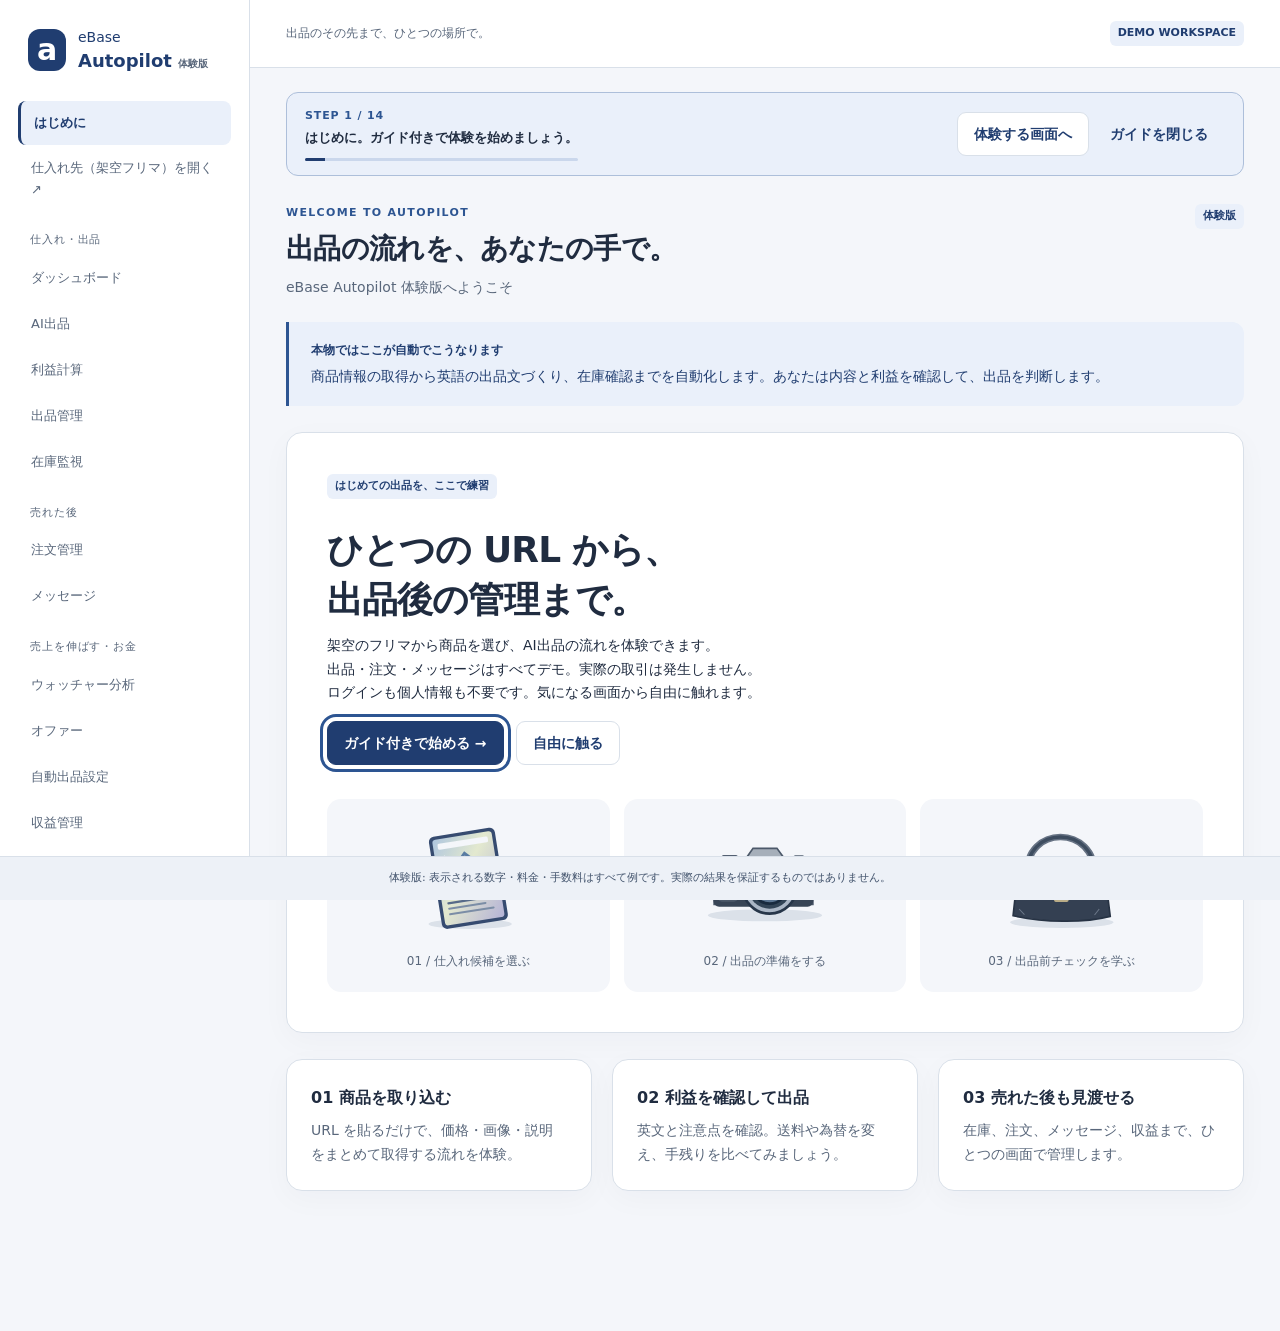
==== index.html @ bb453829 "Add eBase Autopilot demo site (static, dummy data only) Static HTML/CSS/JS trial version for the sch" ====
<!doctype html>
<html lang="ja">
<head>
  <meta charset="utf-8">
  <meta name="viewport" content="width=device-width, initial-scale=1">
<meta name="robots" content="noindex,nofollow">
  <meta name="theme-color" content="#203d70">
  <title>eBase Autopilot 体験版</title>
  <link rel="stylesheet" href="assets/css/app.css">
  <script defer src="assets/js/data.js"></script>
  <script defer src="assets/js/calc.js"></script>
  <script defer src="assets/js/core.js"></script>
  <script defer src="assets/js/guide.js"></script>
  <script defer src="assets/js/screens/welcome.js"></script>
  <script defer src="assets/js/screens/dashboard.js"></script>
  <script defer src="assets/js/screens/products.js"></script>
  <script defer src="assets/js/screens/profit.js"></script>
  <script defer src="assets/js/screens/listings.js"></script>
  <script defer src="assets/js/screens/monitor.js"></script>
  <script defer src="assets/js/screens/orders.js"></script>
  <script defer src="assets/js/screens/messages.js"></script>
  <script defer src="assets/js/screens/watchers.js"></script>
  <script defer src="assets/js/screens/offers.js"></script>
  <script defer src="assets/js/screens/auto-list.js"></script>
  <script defer src="assets/js/screens/profit-report.js"></script>
  <script defer src="assets/js/screens/shipping.js"></script>
</head>
<body>
  <a class="skip-link" href="#main">本文へ移動</a>
  <header class="mobile-header"><button id="menu-toggle" aria-controls="sidebar" aria-expanded="false" aria-label="メニューを開く">☰</button><span>eBase <strong>Autopilot</strong></span><span class="badge">体験版</span></header>
  <div id="drawer-backdrop" hidden></div>
  <aside id="sidebar" class="sidebar" aria-label="メインメニュー">
    <a class="brand" href="#/welcome"><span class="brand-mark" aria-hidden="true">a</span><span>eBase<strong>Autopilot <small>体験版</small></strong></span></a>
    <button id="menu-close" class="mobile-only" aria-label="メニューを閉じる">閉じる ×</button>
    <nav id="navigation"></nav>
    <div class="sidebar-bottom"><span class="status-dot"></span>ローカルで動く体験版<br><small>外部サービスへの接続はありません</small><button id="reset-button" class="text-button">最初からやり直す</button></div>
  </aside>
  <div class="app-shell">
    <div class="topbar"><span>出品のその先まで、ひとつの場所で。</span><span class="badge">DEMO WORKSPACE</span></div>
    <section id="guide" aria-label="体験ガイド"></section>
    <main id="main" tabindex="-1"></main>
  </div>
  <footer class="disclaimer">体験版: 表示される数字・料金・手数料はすべて例です。実際の結果を保証するものではありません。</footer>
  <div id="toast" role="status" aria-live="polite" aria-atomic="true"></div>
  <div id="modal-root"></div>
</body>
</html>
---- assets/css/app.css ----
:root{--navy:#203d70;--blue:#2d5592;--blue-light:#eaf0fa;--bg:#f4f6fa;--paper:#fff;--ink:#202c40;--muted:#59677b;--line:#d9e0e9;--green:#24633e;--green-bg:#e9f5ed;--yellow:#715010;--yellow-bg:#fff5d9;--red:#a52d37;--red-bg:#fcecef;--radius:16px;--shadow:0 8px 30px #152b4c08}
*{box-sizing:border-box}body{margin:0;background:var(--bg);color:var(--ink);font-family:system-ui,-apple-system,BlinkMacSystemFont,"Segoe UI",sans-serif;font-size:14px;line-height:1.7}a{color:var(--blue);text-underline-offset:3px}button,input,select,textarea{font:inherit}button,.button{display:inline-flex;align-items:center;justify-content:center;gap:8px;min-height:44px;padding:10px 16px;border:1px solid var(--line);border-radius:9px;background:var(--paper);color:var(--navy);font-weight:650;cursor:pointer;text-decoration:none;line-height:1.5}button:hover,.button:hover{background:var(--blue-light);border-color:var(--blue)}button:disabled{opacity:.6;cursor:wait}.primary{background:var(--navy);color:#fff;border-color:var(--navy)}.primary:hover{background:var(--blue);color:#fff}.danger-button{color:var(--red);border-color:var(--red)}.text-button{background:transparent;border-color:transparent}input,select,textarea{width:100%;max-width:100%;min-height:44px;border:1px solid #98a7bb;border-radius:8px;padding:10px 12px;background:#fff;color:var(--ink)}textarea{resize:vertical;min-height:120px}input[type=checkbox]{width:20px;min-height:20px;accent-color:var(--navy)}input[type=range]{padding:0;accent-color:var(--navy)}label{display:block;font-weight:600}label input,label select,label textarea{margin-top:6px}input:focus-visible,select:focus-visible,textarea:focus-visible,button:focus-visible,a:focus-visible,[tabindex]:focus-visible{outline:3px solid #416eac;outline-offset:3px}h1,h2,h3,p{margin-top:0}h1{font-size:28px;line-height:1.4;margin-bottom:8px;letter-spacing:-.025em}h2{font-size:19px;margin-bottom:14px}h3{font-size:16px;margin-bottom:8px}p{margin-bottom:16px}small,.muted{color:var(--muted)}small{font-size:12px}img{display:block;max-width:100%}.sidebar{position:fixed;inset:0 auto 0 0;width:250px;background:var(--paper);border-right:1px solid var(--line);padding:28px 18px 94px;overflow-y:auto;z-index:30}.brand{display:flex;align-items:center;gap:12px;color:var(--navy);text-decoration:none;margin:0 10px 28px;line-height:1.4}.brand strong{display:block;font-size:18px}.brand small{font-size:10px}.brand-mark{display:grid;place-items:center;width:38px;height:42px;background:var(--navy);border-radius:12px;color:white;font-size:30px;font-weight:800}.nav-group{font-size:11px;color:var(--muted);letter-spacing:.08em;margin:20px 12px 6px}.nav-link{display:flex;align-items:center;justify-content:space-between;min-height:44px;padding:10px 13px;border-radius:8px;text-decoration:none;color:var(--muted);margin:2px 0;font-size:13px}.nav-link.active{background:var(--blue-light);color:var(--navy);font-weight:750;border-left:3px solid var(--navy)}.nav-link:hover{background:var(--bg)}.sidebar-bottom{border-top:1px solid var(--line);padding:20px 8px 0;margin-top:24px;font-size:12px}.sidebar-bottom button{padding:8px 0}.status-dot{display:inline-block;background:var(--green);width:7px;height:7px;border-radius:50%;margin-right:6px}.app-shell{margin-left:250px;padding-bottom:100px}.topbar{height:68px;background:var(--paper);border-bottom:1px solid var(--line);padding:0 36px;display:flex;align-items:center;justify-content:space-between;color:var(--muted);font-size:12px}#main{max-width:1250px;margin:0 auto;padding:28px 36px 40px;outline:none}#guide{max-width:1250px;margin:0 auto;padding:24px 36px 0}.guide-bar{display:flex;gap:16px;align-items:center;justify-content:space-between;border:1px solid #adbfda;background:var(--blue-light);border-radius:12px;padding:14px 18px}.guide-bar strong{font-size:13px}.guide-bar p{margin:0}.guide-actions{display:flex;gap:4px;flex-shrink:0}.step-label{color:var(--blue);font-size:11px;font-weight:800;letter-spacing:.08em}.guide-progress{height:3px;background:#cad7ec;margin-top:9px;border-radius:5px;overflow:hidden}.guide-progress span{display:block;height:100%;background:var(--navy)}.guide-target{outline:3px solid var(--blue);outline-offset:4px;animation:pulse 1.8s infinite}@keyframes pulse{50%{outline-color:#7e9ac2;box-shadow:0 0 0 7px #2d55921a}}.page-heading{display:flex;justify-content:space-between;align-items:flex-start;gap:16px;margin-bottom:22px}.eyebrow{color:var(--blue);font-size:11px;letter-spacing:.12em;font-weight:750;margin-bottom:6px}.page-heading p{color:var(--muted);margin-bottom:0}.real-note{display:flex;gap:14px;padding:18px 22px;background:var(--blue-light);border-left:3px solid var(--blue);border-radius:0 12px 12px 0;margin-bottom:26px;color:var(--navy)}.real-note p{margin:0}.real-note strong{display:block;font-size:12px;margin-bottom:4px}.card{background:var(--paper);border:1px solid var(--line);border-radius:var(--radius);padding:24px;box-shadow:var(--shadow);min-width:0;margin-bottom:20px}.card>:last-child{margin-bottom:0}.grid{display:grid;gap:20px}.grid.two{grid-template-columns:repeat(2,minmax(0,1fr))}.grid.three{grid-template-columns:repeat(3,minmax(0,1fr))}.grid .card{margin-bottom:0}.section{margin-top:26px}.row{display:flex;align-items:center;gap:12px;flex-wrap:wrap}.between{justify-content:space-between}.stack{display:grid;gap:16px}.badge{display:inline-block;border-radius:6px;background:var(--blue-light);color:var(--navy);padding:3px 8px;font-size:11px;font-weight:650;white-space:normal}.badge.success,.success-box{background:var(--green-bg);color:var(--green)}.badge.warning,.warning-box{background:var(--yellow-bg);color:var(--yellow)}.badge.danger,.danger-box{background:var(--red-bg);color:var(--red)}.success-box,.warning-box,.danger-box{padding:16px;border-radius:10px;margin:16px 0}.danger-box h3{color:var(--red)}.metric-label{color:var(--muted);font-size:12px}.metric{font-size:32px;font-weight:750;line-height:1.4;color:var(--navy);margin:12px 0 4px}.metric small{font-size:13px;font-weight:400}.priority{display:flex;align-items:center;justify-content:space-between;gap:12px;color:var(--ink);text-decoration:none;min-height:100px}.priority strong{display:block}.priority .count{font-size:27px;color:var(--navy);font-weight:700}.priority:hover{border-color:var(--blue)}.product-image{width:100%;height:180px;object-fit:contain;background:#f1f3f7;border-radius:12px;margin-bottom:18px}.product-thumb{width:76px;height:76px;object-fit:contain;border-radius:10px;background:var(--bg);flex-shrink:0}.product-title{font-size:15px;line-height:1.6;overflow-wrap:anywhere}.form-grid{display:grid;grid-template-columns:repeat(2,minmax(0,1fr));gap:16px}.inline-form{display:flex;align-items:flex-end;gap:12px}.inline-form label{flex:1;min-width:0}.field-note{display:block;font-size:12px;font-weight:400;color:var(--muted);margin-top:5px}.segmented{display:flex;gap:8px;flex-wrap:wrap;margin-bottom:20px}.segmented [aria-pressed=true]{background:var(--navy);color:#fff;border-color:var(--navy)}.table-wrap{width:100%;overflow:auto;border:1px solid var(--line);border-radius:12px;background:#fff}table{width:100%;border-collapse:collapse;text-align:left;font-size:13px}th{background:#f5f7fa;color:var(--muted);font-weight:600}td,th{padding:14px 16px;border-bottom:1px solid var(--line);vertical-align:top}tbody tr:last-child td,tbody tr:last-child th{border-bottom:0}table input{min-width:95px}table small{display:block}.formula{margin:14px 0}.formula div{display:flex;justify-content:space-between;gap:20px;padding:8px 0;border-bottom:1px solid var(--line)}.formula dt{color:var(--muted)}.formula dd{margin:0;text-align:right;font-variant-numeric:tabular-nums;flex-shrink:0}.formula .total{border-top:2px solid var(--line);border-bottom:0;font-weight:750;font-size:18px;padding-top:14px}.positive{color:var(--green)}.negative{color:var(--red)}.empty{text-align:center;padding:36px 20px}.empty p{color:var(--muted)}.hero{padding:40px;background:var(--paper);overflow:hidden}.hero h1{font-size:36px;max-width:620px}.hero-copy{max-width:620px}.hero-visual{display:grid;grid-template-columns:repeat(3,1fr);gap:14px;margin-top:34px}.hero-visual figure{margin:0;padding:20px;background:var(--bg);border-radius:14px;text-align:center}.hero-visual img{height:120px;width:100%}.hero-visual figcaption{margin-top:12px;font-size:12px;color:var(--muted)}.check-list{list-style:none;margin:0;padding:0}.check-list li{padding:10px 0;border-bottom:1px solid var(--line)}.check-row{display:flex;gap:12px;align-items:flex-start;font-weight:400;margin:14px 0}.check-row input{flex-shrink:0;margin-top:4px}.chart{width:100%;height:auto;max-height:220px}.message-bubble{background:var(--bg);padding:18px;border-radius:12px;white-space:pre-wrap;overflow-wrap:anywhere}.sent-bubble{background:var(--blue-light)}.disclaimer{position:fixed;bottom:0;left:0;right:0;z-index:40;padding:12px 24px;background:#edf1f7;border-top:1px solid var(--line);color:#42536c;text-align:center;font-size:11px}.mobile-header,.mobile-only{display:none}.skip-link{position:fixed;top:-100px;left:16px;z-index:100;background:white;padding:12px}.skip-link:focus{top:12px}#toast{position:fixed;bottom:80px;left:calc(50% + 100px);transform:translateX(-50%);z-index:110;max-width:min(520px,calc(100% - 32px));border-radius:10px;background:var(--navy);color:#fff;padding:14px 20px;box-shadow:0 10px 30px #0002}#toast:empty{display:none}.modal-backdrop{position:fixed;inset:0;display:grid;place-items:center;padding:16px;background:#14253b80;z-index:90;overflow:auto}.modal{width:min(600px,100%);max-height:85vh;overflow:auto;background:white;border-radius:16px;padding:24px;box-shadow:0 20px 70px #0003}.modal-head{display:flex;justify-content:space-between;gap:12px;align-items:center;margin-bottom:16px}.modal-head h2{margin:0}.modal-head button{flex-shrink:0}.modal .product-image{height:160px}.spinner{display:inline-block;width:20px;height:20px;border:3px solid #c4d0e2;border-top-color:var(--navy);border-radius:50%;animation:spin .8s linear infinite;vertical-align:middle;margin-right:8px}@keyframes spin{to{transform:rotate(360deg)}}.loading-steps li{color:var(--muted)}.loading-steps li.done{color:var(--green)}.loading-steps li.current{color:var(--navy);font-weight:700}body.modal-open{overflow:hidden}.pre-line{white-space:pre-line;overflow-wrap:anywhere}.schedule{display:flex;align-items:center;justify-content:space-between;gap:16px}.scroll-hint{font-size:12px;color:var(--muted)}.sr-only{position:absolute;width:1px;height:1px;padding:0;margin:-1px;overflow:hidden;clip:rect(0,0,0,0);white-space:nowrap;border:0}
@media(min-width:1500px){#main{padding-top:36px}.card{padding:28px}}
@media(max-width:1100px){.grid.three{grid-template-columns:repeat(2,minmax(0,1fr))}.guide-bar{align-items:flex-start;flex-direction:column}.guide-actions{align-self:flex-end}.hero h1{font-size:30px}#main{padding:24px}#guide{padding:20px 24px 0}.topbar{padding:0 24px}}
@media(max-width:760px){.mobile-header{display:flex;height:64px;padding:8px 16px;align-items:center;gap:12px;background:white;border-bottom:1px solid var(--line);position:sticky;top:0;z-index:45}.mobile-header button{padding:8px 12px}.mobile-header .badge{margin-left:auto}.mobile-only{display:inline-flex}.sidebar{transform:translateX(-100%);width:280px;max-width:85vw;z-index:60;padding-top:20px;transition:transform .2s}.sidebar.open{transform:translateX(0)}#drawer-backdrop:not([hidden]){position:fixed;inset:0;background:#14253b80;z-index:55}.brand{margin-bottom:14px}#menu-close{margin-bottom:12px}.app-shell{margin-left:0;padding-bottom:116px}.topbar{display:none}#main{padding:24px 16px}#guide{padding:16px 16px 0}.guide-bar{gap:12px;padding:14px}.guide-actions{align-self:stretch;justify-content:flex-end}.guide-actions button{padding:8px 12px}.grid.two,.grid.three{grid-template-columns:1fr}.card{padding:20px}.page-heading{flex-direction:column;gap:8px}h1{font-size:24px}.real-note{padding:16px}.form-grid{grid-template-columns:1fr}.inline-form{align-items:stretch;flex-direction:column}.hero{padding:24px 20px}.hero h1{font-size:28px}.hero-visual{gap:6px}.hero-visual figure{padding:10px 4px}.hero-visual img{height:74px}.hero-visual figcaption{font-size:10px}.disclaimer{padding:10px 16px;font-size:10px}.formula div{gap:10px}.formula dt{font-size:12px}.formula dd{font-size:13px}.formula .total dd{font-size:18px}#toast{left:50%;bottom:94px;width:max-content}.schedule{align-items:flex-start;flex-direction:column}.modal{padding:20px}.product-image{height:170px}.table-wrap{max-width:100%}main,section,article,.row>*{min-width:0}}
@media(max-width:760px){
  /* Keep wide tables and their absolutely positioned input labels inside the scroller. */
  .table-wrap{position:relative;min-width:0;overflow-x:auto}
  .table-wrap>table{min-width:640px}
  /* Let mobile grid items and long order/tracking values fit their cards. */
  .grid.two,.grid.three,.form-grid,.stack{grid-template-columns:minmax(0,1fr)}
  .grid>*,.form-grid>*,.stack>*{min-width:0}
  #main{overflow-wrap:anywhere}
  .formula dd{min-width:0;flex-shrink:1;overflow-wrap:anywhere}
}
@media(prefers-reduced-motion:reduce){*,*::before,*::after{animation:none!important;transition:none!important;scroll-behavior:auto!important}.guide-target{outline:4px solid var(--navy)}}

/* Profit report: reuse the desktop rows as stacked order cards on phones. */
@media(max-width:720px){
  .report-scroll-text{display:none}
  .table-wrap.profit-report{overflow:visible;border:0;border-radius:0;background:transparent}
  .profit-report>table,.profit-report tbody,.profit-report tr,.profit-report td{display:block;width:100%;min-width:0}
  .profit-report thead{display:none}
  .profit-report tr{margin-bottom:16px;padding:16px;border:1px solid var(--line);border-radius:12px;background:var(--paper)}
  .profit-report td{padding:8px 0;border:0}
  .profit-report td:first-child{padding-top:0;padding-bottom:12px;margin-bottom:4px;border-bottom:1px solid var(--line);font-size:16px;font-weight:700}
  .profit-report td:first-child small{font-weight:400;margin:4px 0 8px}
  .profit-report td[data-label]::before,.profit-report .report-sale::before{content:attr(data-label) "：";display:block;font-weight:600;color:var(--ink);margin-bottom:4px}
  .profit-report .report-sale,.profit-report .report-fee{display:flex;justify-content:space-between;gap:12px;font-size:14px;color:var(--ink)}
  .profit-report .report-fee{margin-top:8px}
  .profit-report .report-fee>span{font-weight:600}
  .profit-report .report-fee>span::after{content:"："}
  .profit-report input{display:block;width:100%;min-width:0;min-height:44px;font-size:16px}
  .profit-report td[data-net]{display:flex;flex-wrap:wrap;align-items:baseline;justify-content:space-between;gap:8px;margin-top:12px;padding-top:12px;border-top:2px solid var(--line);font-size:18px;font-weight:700}
  .profit-report td[data-net]>span{white-space:nowrap}
}
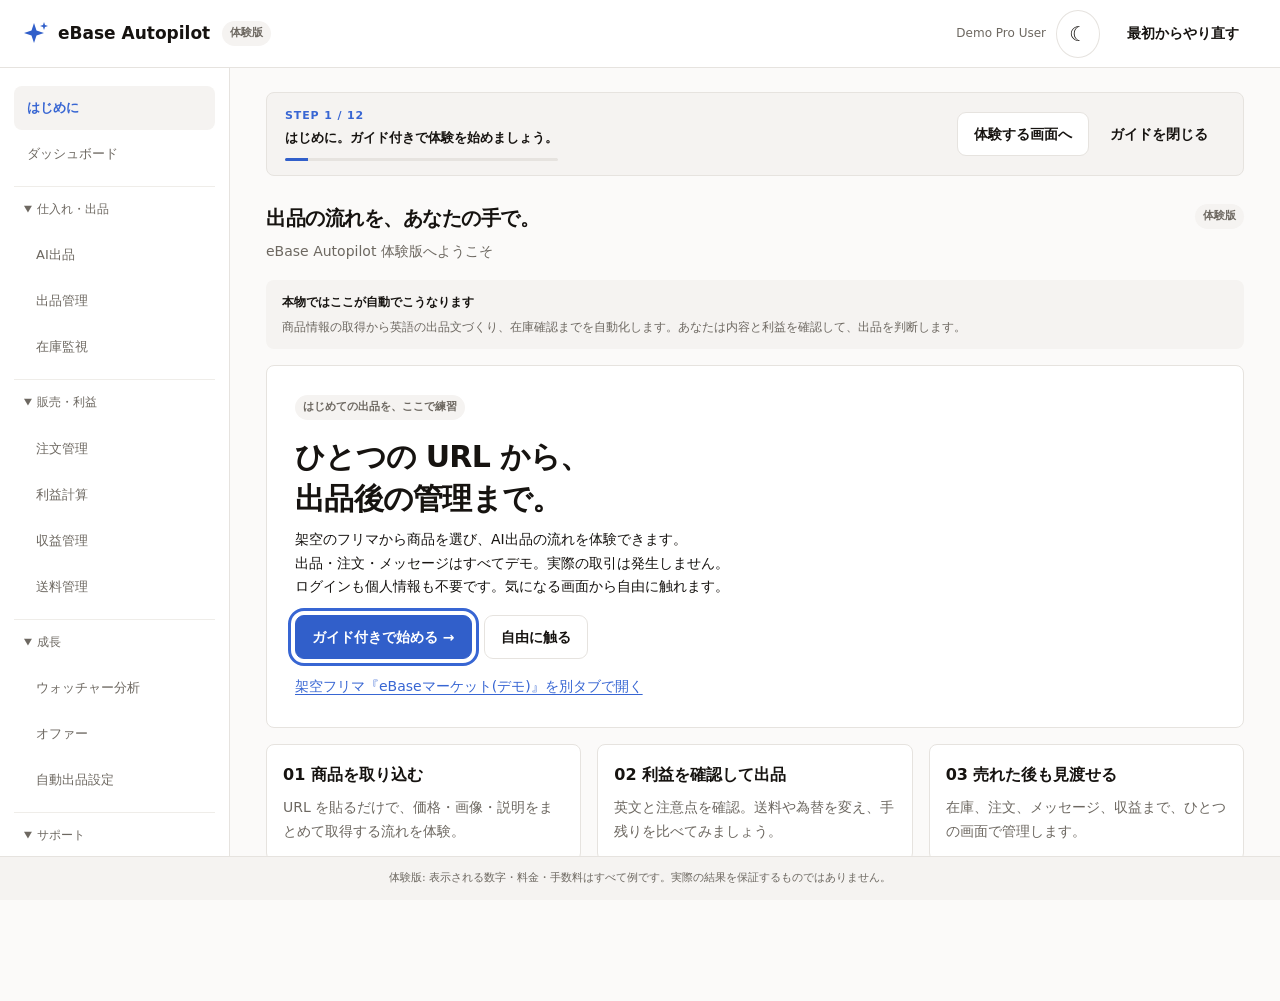
==== commit 435411fd: "v2: real-Autopilot look with dark mode, one-go import to AI processing, six products, market split o" ====
--- a/index.html
+++ b/index.html
@@ -4,11 +4,18 @@
   <meta charset="utf-8">
   <meta name="viewport" content="width=device-width, initial-scale=1">
 <meta name="robots" content="noindex,nofollow">
-  <meta name="theme-color" content="#203d70">
+  <meta name="theme-color" content="#fbfaf9">
   <title>eBase Autopilot 体験版</title>
+  <script>
+    try { var theme = localStorage.getItem('ebase-autopilot-theme'); if (theme === 'light' || theme === 'dark') document.documentElement.dataset.theme = theme; } catch (error) { /* Use system preference. */ }
+  </script>
   <link rel="stylesheet" href="assets/css/app.css">
+  <script defer src="assets/js/config.js"></script>
+  <script defer src="assets/js/products-data.js"></script>
+  <script defer src="assets/js/calc.js"></script>
   <script defer src="assets/js/data.js"></script>
-  <script defer src="assets/js/calc.js"></script>
+  <script defer src="assets/js/theme.js"></script>
+  <script defer src="assets/js/workflow.js"></script>
   <script defer src="assets/js/core.js"></script>
   <script defer src="assets/js/guide.js"></script>
   <script defer src="assets/js/screens/welcome.js"></script>
@@ -27,16 +34,17 @@
 </head>
 <body>
   <a class="skip-link" href="#main">本文へ移動</a>
-  <header class="mobile-header"><button id="menu-toggle" aria-controls="sidebar" aria-expanded="false" aria-label="メニューを開く">☰</button><span>eBase <strong>Autopilot</strong></span><span class="badge">体験版</span></header>
+  <header class="app-header">
+    <div class="row"><button id="menu-toggle" class="mobile-only" aria-controls="sidebar" aria-expanded="false" aria-label="メニューを開く">☰</button><a class="header-brand" href="#/welcome"><svg width="24" height="24" viewBox="0 0 24 24" aria-hidden="true"><path d="M10 2l2.5 7.5L20 12l-7.5 2.5L10 22l-2.5-7.5L0 12l7.5-2.5zM20 1l1 3 3 1-3 1-1 3-1-3-3-1 3-1z" fill="currentColor"/></svg><strong>eBase Autopilot</strong></a><span class="badge">体験版</span></div>
+    <div class="row header-tools"><span class="demo-user">Demo Pro User</span><button id="theme-toggle" class="icon-button" aria-label="ダークモードに切り替える" aria-pressed="false">☾</button><button id="reset-button" class="text-button">最初からやり直す</button></div>
+  </header>
   <div id="drawer-backdrop" hidden></div>
   <aside id="sidebar" class="sidebar" aria-label="メインメニュー">
-    <a class="brand" href="#/welcome"><span class="brand-mark" aria-hidden="true">a</span><span>eBase<strong>Autopilot <small>体験版</small></strong></span></a>
     <button id="menu-close" class="mobile-only" aria-label="メニューを閉じる">閉じる ×</button>
     <nav id="navigation"></nav>
-    <div class="sidebar-bottom"><span class="status-dot"></span>ローカルで動く体験版<br><small>外部サービスへの接続はありません</small><button id="reset-button" class="text-button">最初からやり直す</button></div>
+    <div class="sidebar-bottom"><span class="status-dot"></span>ローカルで動く体験版<br><small>外部サービスへの接続はありません</small></div>
   </aside>
   <div class="app-shell">
-    <div class="topbar"><span>出品のその先まで、ひとつの場所で。</span><span class="badge">DEMO WORKSPACE</span></div>
     <section id="guide" aria-label="体験ガイド"></section>
     <main id="main" tabindex="-1"></main>
   </div>
--- a/assets/css/app.css
+++ b/assets/css/app.css
@@ -1,8 +1,11 @@
-:root{--navy:#203d70;--blue:#2d5592;--blue-light:#eaf0fa;--bg:#f4f6fa;--paper:#fff;--ink:#202c40;--muted:#59677b;--line:#d9e0e9;--green:#24633e;--green-bg:#e9f5ed;--yellow:#715010;--yellow-bg:#fff5d9;--red:#a52d37;--red-bg:#fcecef;--radius:16px;--shadow:0 8px 30px #152b4c08}
-*{box-sizing:border-box}body{margin:0;background:var(--bg);color:var(--ink);font-family:system-ui,-apple-system,BlinkMacSystemFont,"Segoe UI",sans-serif;font-size:14px;line-height:1.7}a{color:var(--blue);text-underline-offset:3px}button,input,select,textarea{font:inherit}button,.button{display:inline-flex;align-items:center;justify-content:center;gap:8px;min-height:44px;padding:10px 16px;border:1px solid var(--line);border-radius:9px;background:var(--paper);color:var(--navy);font-weight:650;cursor:pointer;text-decoration:none;line-height:1.5}button:hover,.button:hover{background:var(--blue-light);border-color:var(--blue)}button:disabled{opacity:.6;cursor:wait}.primary{background:var(--navy);color:#fff;border-color:var(--navy)}.primary:hover{background:var(--blue);color:#fff}.danger-button{color:var(--red);border-color:var(--red)}.text-button{background:transparent;border-color:transparent}input,select,textarea{width:100%;max-width:100%;min-height:44px;border:1px solid #98a7bb;border-radius:8px;padding:10px 12px;background:#fff;color:var(--ink)}textarea{resize:vertical;min-height:120px}input[type=checkbox]{width:20px;min-height:20px;accent-color:var(--navy)}input[type=range]{padding:0;accent-color:var(--navy)}label{display:block;font-weight:600}label input,label select,label textarea{margin-top:6px}input:focus-visible,select:focus-visible,textarea:focus-visible,button:focus-visible,a:focus-visible,[tabindex]:focus-visible{outline:3px solid #416eac;outline-offset:3px}h1,h2,h3,p{margin-top:0}h1{font-size:28px;line-height:1.4;margin-bottom:8px;letter-spacing:-.025em}h2{font-size:19px;margin-bottom:14px}h3{font-size:16px;margin-bottom:8px}p{margin-bottom:16px}small,.muted{color:var(--muted)}small{font-size:12px}img{display:block;max-width:100%}.sidebar{position:fixed;inset:0 auto 0 0;width:250px;background:var(--paper);border-right:1px solid var(--line);padding:28px 18px 94px;overflow-y:auto;z-index:30}.brand{display:flex;align-items:center;gap:12px;color:var(--navy);text-decoration:none;margin:0 10px 28px;line-height:1.4}.brand strong{display:block;font-size:18px}.brand small{font-size:10px}.brand-mark{display:grid;place-items:center;width:38px;height:42px;background:var(--navy);border-radius:12px;color:white;font-size:30px;font-weight:800}.nav-group{font-size:11px;color:var(--muted);letter-spacing:.08em;margin:20px 12px 6px}.nav-link{display:flex;align-items:center;justify-content:space-between;min-height:44px;padding:10px 13px;border-radius:8px;text-decoration:none;color:var(--muted);margin:2px 0;font-size:13px}.nav-link.active{background:var(--blue-light);color:var(--navy);font-weight:750;border-left:3px solid var(--navy)}.nav-link:hover{background:var(--bg)}.sidebar-bottom{border-top:1px solid var(--line);padding:20px 8px 0;margin-top:24px;font-size:12px}.sidebar-bottom button{padding:8px 0}.status-dot{display:inline-block;background:var(--green);width:7px;height:7px;border-radius:50%;margin-right:6px}.app-shell{margin-left:250px;padding-bottom:100px}.topbar{height:68px;background:var(--paper);border-bottom:1px solid var(--line);padding:0 36px;display:flex;align-items:center;justify-content:space-between;color:var(--muted);font-size:12px}#main{max-width:1250px;margin:0 auto;padding:28px 36px 40px;outline:none}#guide{max-width:1250px;margin:0 auto;padding:24px 36px 0}.guide-bar{display:flex;gap:16px;align-items:center;justify-content:space-between;border:1px solid #adbfda;background:var(--blue-light);border-radius:12px;padding:14px 18px}.guide-bar strong{font-size:13px}.guide-bar p{margin:0}.guide-actions{display:flex;gap:4px;flex-shrink:0}.step-label{color:var(--blue);font-size:11px;font-weight:800;letter-spacing:.08em}.guide-progress{height:3px;background:#cad7ec;margin-top:9px;border-radius:5px;overflow:hidden}.guide-progress span{display:block;height:100%;background:var(--navy)}.guide-target{outline:3px solid var(--blue);outline-offset:4px;animation:pulse 1.8s infinite}@keyframes pulse{50%{outline-color:#7e9ac2;box-shadow:0 0 0 7px #2d55921a}}.page-heading{display:flex;justify-content:space-between;align-items:flex-start;gap:16px;margin-bottom:22px}.eyebrow{color:var(--blue);font-size:11px;letter-spacing:.12em;font-weight:750;margin-bottom:6px}.page-heading p{color:var(--muted);margin-bottom:0}.real-note{display:flex;gap:14px;padding:18px 22px;background:var(--blue-light);border-left:3px solid var(--blue);border-radius:0 12px 12px 0;margin-bottom:26px;color:var(--navy)}.real-note p{margin:0}.real-note strong{display:block;font-size:12px;margin-bottom:4px}.card{background:var(--paper);border:1px solid var(--line);border-radius:var(--radius);padding:24px;box-shadow:var(--shadow);min-width:0;margin-bottom:20px}.card>:last-child{margin-bottom:0}.grid{display:grid;gap:20px}.grid.two{grid-template-columns:repeat(2,minmax(0,1fr))}.grid.three{grid-template-columns:repeat(3,minmax(0,1fr))}.grid .card{margin-bottom:0}.section{margin-top:26px}.row{display:flex;align-items:center;gap:12px;flex-wrap:wrap}.between{justify-content:space-between}.stack{display:grid;gap:16px}.badge{display:inline-block;border-radius:6px;background:var(--blue-light);color:var(--navy);padding:3px 8px;font-size:11px;font-weight:650;white-space:normal}.badge.success,.success-box{background:var(--green-bg);color:var(--green)}.badge.warning,.warning-box{background:var(--yellow-bg);color:var(--yellow)}.badge.danger,.danger-box{background:var(--red-bg);color:var(--red)}.success-box,.warning-box,.danger-box{padding:16px;border-radius:10px;margin:16px 0}.danger-box h3{color:var(--red)}.metric-label{color:var(--muted);font-size:12px}.metric{font-size:32px;font-weight:750;line-height:1.4;color:var(--navy);margin:12px 0 4px}.metric small{font-size:13px;font-weight:400}.priority{display:flex;align-items:center;justify-content:space-between;gap:12px;color:var(--ink);text-decoration:none;min-height:100px}.priority strong{display:block}.priority .count{font-size:27px;color:var(--navy);font-weight:700}.priority:hover{border-color:var(--blue)}.product-image{width:100%;height:180px;object-fit:contain;background:#f1f3f7;border-radius:12px;margin-bottom:18px}.product-thumb{width:76px;height:76px;object-fit:contain;border-radius:10px;background:var(--bg);flex-shrink:0}.product-title{font-size:15px;line-height:1.6;overflow-wrap:anywhere}.form-grid{display:grid;grid-template-columns:repeat(2,minmax(0,1fr));gap:16px}.inline-form{display:flex;align-items:flex-end;gap:12px}.inline-form label{flex:1;min-width:0}.field-note{display:block;font-size:12px;font-weight:400;color:var(--muted);margin-top:5px}.segmented{display:flex;gap:8px;flex-wrap:wrap;margin-bottom:20px}.segmented [aria-pressed=true]{background:var(--navy);color:#fff;border-color:var(--navy)}.table-wrap{width:100%;overflow:auto;border:1px solid var(--line);border-radius:12px;background:#fff}table{width:100%;border-collapse:collapse;text-align:left;font-size:13px}th{background:#f5f7fa;color:var(--muted);font-weight:600}td,th{padding:14px 16px;border-bottom:1px solid var(--line);vertical-align:top}tbody tr:last-child td,tbody tr:last-child th{border-bottom:0}table input{min-width:95px}table small{display:block}.formula{margin:14px 0}.formula div{display:flex;justify-content:space-between;gap:20px;padding:8px 0;border-bottom:1px solid var(--line)}.formula dt{color:var(--muted)}.formula dd{margin:0;text-align:right;font-variant-numeric:tabular-nums;flex-shrink:0}.formula .total{border-top:2px solid var(--line);border-bottom:0;font-weight:750;font-size:18px;padding-top:14px}.positive{color:var(--green)}.negative{color:var(--red)}.empty{text-align:center;padding:36px 20px}.empty p{color:var(--muted)}.hero{padding:40px;background:var(--paper);overflow:hidden}.hero h1{font-size:36px;max-width:620px}.hero-copy{max-width:620px}.hero-visual{display:grid;grid-template-columns:repeat(3,1fr);gap:14px;margin-top:34px}.hero-visual figure{margin:0;padding:20px;background:var(--bg);border-radius:14px;text-align:center}.hero-visual img{height:120px;width:100%}.hero-visual figcaption{margin-top:12px;font-size:12px;color:var(--muted)}.check-list{list-style:none;margin:0;padding:0}.check-list li{padding:10px 0;border-bottom:1px solid var(--line)}.check-row{display:flex;gap:12px;align-items:flex-start;font-weight:400;margin:14px 0}.check-row input{flex-shrink:0;margin-top:4px}.chart{width:100%;height:auto;max-height:220px}.message-bubble{background:var(--bg);padding:18px;border-radius:12px;white-space:pre-wrap;overflow-wrap:anywhere}.sent-bubble{background:var(--blue-light)}.disclaimer{position:fixed;bottom:0;left:0;right:0;z-index:40;padding:12px 24px;background:#edf1f7;border-top:1px solid var(--line);color:#42536c;text-align:center;font-size:11px}.mobile-header,.mobile-only{display:none}.skip-link{position:fixed;top:-100px;left:16px;z-index:100;background:white;padding:12px}.skip-link:focus{top:12px}#toast{position:fixed;bottom:80px;left:calc(50% + 100px);transform:translateX(-50%);z-index:110;max-width:min(520px,calc(100% - 32px));border-radius:10px;background:var(--navy);color:#fff;padding:14px 20px;box-shadow:0 10px 30px #0002}#toast:empty{display:none}.modal-backdrop{position:fixed;inset:0;display:grid;place-items:center;padding:16px;background:#14253b80;z-index:90;overflow:auto}.modal{width:min(600px,100%);max-height:85vh;overflow:auto;background:white;border-radius:16px;padding:24px;box-shadow:0 20px 70px #0003}.modal-head{display:flex;justify-content:space-between;gap:12px;align-items:center;margin-bottom:16px}.modal-head h2{margin:0}.modal-head button{flex-shrink:0}.modal .product-image{height:160px}.spinner{display:inline-block;width:20px;height:20px;border:3px solid #c4d0e2;border-top-color:var(--navy);border-radius:50%;animation:spin .8s linear infinite;vertical-align:middle;margin-right:8px}@keyframes spin{to{transform:rotate(360deg)}}.loading-steps li{color:var(--muted)}.loading-steps li.done{color:var(--green)}.loading-steps li.current{color:var(--navy);font-weight:700}body.modal-open{overflow:hidden}.pre-line{white-space:pre-line;overflow-wrap:anywhere}.schedule{display:flex;align-items:center;justify-content:space-between;gap:16px}.scroll-hint{font-size:12px;color:var(--muted)}.sr-only{position:absolute;width:1px;height:1px;padding:0;margin:-1px;overflow:hidden;clip:rect(0,0,0,0);white-space:nowrap;border:0}
+:root{color-scheme:light;--background:#fbfaf9;--card:#ffffff;--foreground:#161310;--muted:#f5f3f1;--muted-foreground:#6d6861;--row-hover:#f2f0ed;--border:#e6e3df;--border-subtle:#efede9;--primary:#315fca;--primary-hover:#2551bb;--link:#3866d3;--profit:#037d4c;--loss:#c33939;--warning-text:#96650a;--sold-text:#4f46e5;--scheduled-text:#3866d3;--neutral-text:#6d6861;--primary-foreground:#ffffff;}
+:root[data-theme="dark"]{color-scheme:dark;--background:#0d0c0a;--card:#141210;--foreground:#f0eeeb;--muted:#1d1b19;--muted-foreground:#a8a49e;--row-hover:#262420;--border:#35322e;--border-subtle:#2b2825;--primary:#5788f4;--primary-hover:#6e9bfb;--link:#94b7fe;--profit:#3dd68d;--loss:#ff9592;--warning-text:#deb049;--sold-text:#a7b1fc;--scheduled-text:#94b7fe;--neutral-text:#bbb7b0;--primary-foreground:#0d0c0a;}
+@media (prefers-color-scheme: dark){:root:not([data-theme="light"]){color-scheme:dark;--background:#0d0c0a;--card:#141210;--foreground:#f0eeeb;--muted:#1d1b19;--muted-foreground:#a8a49e;--row-hover:#262420;--border:#35322e;--border-subtle:#2b2825;--primary:#5788f4;--primary-hover:#6e9bfb;--link:#94b7fe;--profit:#3dd68d;--loss:#ff9592;--warning-text:#deb049;--sold-text:#a7b1fc;--scheduled-text:#94b7fe;--neutral-text:#bbb7b0;--primary-foreground:#0d0c0a;}}
+:root{--navy:var(--foreground);--blue:var(--link);--blue-light:var(--muted);--bg:var(--background);--paper:var(--card);--ink:var(--foreground);--line:var(--border);--green:var(--profit);--green-bg:var(--muted);--yellow:var(--warning-text);--yellow-bg:var(--muted);--red:var(--loss);--red-bg:var(--muted);--radius:8px;--shadow:none}
+*{box-sizing:border-box}body{margin:0;overflow-anchor:none;background:var(--bg);color:var(--ink);font-family:"Hiragino Sans","Noto Sans JP","Yu Gothic UI",system-ui,sans-serif;font-variant-numeric:tabular-nums;font-size:14px;line-height:1.7}a{color:var(--blue);text-underline-offset:3px}button,input,select,textarea{font:inherit}button,.button{display:inline-flex;align-items:center;justify-content:center;gap:8px;min-height:44px;padding:10px 16px;border:1px solid var(--line);border-radius:9px;background:var(--paper);color:var(--navy);font-weight:650;cursor:pointer;text-decoration:none;line-height:1.5}button:hover,.button:hover{background:var(--blue-light);border-color:var(--blue)}button:disabled{opacity:.6;cursor:wait}.primary{background:var(--primary);color:var(--primary-foreground);border-color:var(--primary)}.primary:hover{background:var(--primary-hover);color:var(--primary-foreground)}.danger-button{color:var(--warning-text);border-color:var(--border)}.text-button{background:transparent;border-color:transparent}input,select,textarea{width:100%;max-width:100%;min-height:44px;border:1px solid var(--border);border-radius:8px;padding:10px 12px;background:var(--card);color:var(--ink)}textarea{resize:vertical;min-height:120px}input[type=checkbox]{width:20px;min-height:20px;accent-color:var(--navy)}input[type=range]{padding:0;accent-color:var(--navy)}label{display:block;font-weight:600}label input,label select,label textarea{margin-top:6px}input:focus-visible,select:focus-visible,textarea:focus-visible,button:focus-visible,a:focus-visible,[tabindex]:focus-visible{outline:3px solid var(--primary);outline-offset:3px}h1,h2,h3,p{margin-top:0}h1{font-size:20px;line-height:1.4;margin-bottom:8px;letter-spacing:-.025em}h2{font-size:16px;margin-bottom:12px}h3{font-size:16px;margin-bottom:8px}p{margin-bottom:16px}small,.muted{color:var(--muted-foreground)}small{font-size:12px}img{display:block;max-width:100%}.sidebar{position:fixed;inset:0 auto 0 0;width:250px;background:var(--paper);border-right:1px solid var(--line);padding:28px 18px 94px;overflow-y:auto;z-index:30}.brand{display:flex;align-items:center;gap:12px;color:var(--navy);text-decoration:none;margin:0 10px 28px;line-height:1.4}.brand strong{display:block;font-size:18px}.brand small{font-size:10px}.brand-mark{display:grid;place-items:center;width:38px;height:42px;background:var(--navy);border-radius:8px;color:white;font-size:30px;font-weight:800}.nav-group{font-size:11px;color:var(--muted-foreground);letter-spacing:.08em;margin:20px 12px 6px}.nav-link{display:flex;align-items:center;justify-content:space-between;min-height:44px;padding:10px 13px;border-radius:8px;text-decoration:none;color:var(--muted-foreground);margin:2px 0;font-size:13px}.nav-link.active{background:var(--blue-light);color:var(--navy);font-weight:750;border-left:3px solid var(--navy)}.nav-link:hover{background:var(--bg)}.sidebar-bottom{border-top:1px solid var(--line);padding:20px 8px 0;margin-top:24px;font-size:12px}.sidebar-bottom button{padding:8px 0}.status-dot{display:inline-block;background:var(--scheduled-text);width:7px;height:7px;border-radius:50%;margin-right:6px}.app-shell{margin-left:250px;padding-bottom:100px}.topbar{height:68px;background:var(--paper);border-bottom:1px solid var(--line);padding:0 36px;display:flex;align-items:center;justify-content:space-between;color:var(--muted-foreground);font-size:12px}#main{max-width:1250px;margin:0 auto;padding:28px 36px 40px;outline:none}#guide{max-width:1250px;margin:0 auto;padding:24px 36px 0}.guide-bar{display:flex;gap:16px;align-items:center;justify-content:space-between;border:1px solid var(--border);background:var(--blue-light);border-radius:8px;padding:14px 18px}.guide-bar strong{font-size:13px}.guide-bar p{margin:0}.guide-actions{display:flex;gap:4px;flex-shrink:0}.step-label{color:var(--blue);font-size:11px;font-weight:800;letter-spacing:.08em}.guide-progress{height:3px;background:var(--border);margin-top:9px;border-radius:5px;overflow:hidden}.guide-progress span{display:block;height:100%;background:var(--navy)}.guide-target{outline:3px solid var(--blue);outline-offset:4px;animation:pulse 1.8s infinite}@keyframes pulse{50%{outline-color:#7e9ac2;box-shadow:0 0 0 7px #2d55921a}}.page-heading{display:flex;justify-content:space-between;align-items:flex-start;gap:16px;margin-bottom:16px}.eyebrow{color:var(--blue);font-size:11px;letter-spacing:.12em;font-weight:750;margin-bottom:6px}.page-heading p{color:var(--muted-foreground);margin-bottom:0}.real-note{display:flex;gap:14px;padding:18px 22px;background:var(--blue-light);border-left:3px solid var(--blue);border-radius:0 12px 12px 0;margin-bottom:26px;color:var(--navy)}.real-note p{margin:0}.real-note strong{display:block;font-size:12px;margin-bottom:4px}.card{background:var(--paper);border:1px solid var(--line);border-radius:var(--radius);padding:24px;box-shadow:var(--shadow);min-width:0;margin-bottom:20px}.card>:last-child{margin-bottom:0}.grid{display:grid;gap:20px}.grid.two{grid-template-columns:repeat(2,minmax(0,1fr))}.grid.three{grid-template-columns:repeat(3,minmax(0,1fr))}.grid .card{margin-bottom:0}.section{margin-top:16px}.row{display:flex;align-items:center;gap:12px;flex-wrap:wrap}.between{justify-content:space-between}.stack{display:grid;gap:16px}.badge{display:inline-block;border-radius:6px;background:var(--blue-light);color:var(--navy);padding:3px 8px;font-size:11px;font-weight:650;white-space:normal}.badge.success,.success-box{background:var(--muted);color:var(--scheduled-text)}.badge.warning,.warning-box{background:var(--yellow-bg);color:var(--yellow)}.badge.danger,.danger-box{background:var(--muted);color:var(--warning-text)}.success-box,.warning-box,.danger-box{padding:16px;border-radius:8px;margin:16px 0}.danger-box h3{color:var(--warning-text)}.metric-label{color:var(--muted-foreground);font-size:12px}.metric{font-size:28px;font-weight:750;line-height:1.4;color:var(--navy);margin:12px 0 4px}.metric small{font-size:13px;font-weight:400}.priority{display:flex;align-items:center;justify-content:space-between;gap:12px;color:var(--ink);text-decoration:none;min-height:100px}.priority strong{display:block}.priority .count{font-size:27px;color:var(--navy);font-weight:700}.priority:hover{border-color:var(--blue)}.product-image{width:100%;height:180px;object-fit:contain;background:var(--muted);border-radius:8px;margin-bottom:18px}.product-thumb{width:76px;height:76px;object-fit:contain;border-radius:8px;background:var(--bg);flex-shrink:0}.product-title{font-size:15px;line-height:1.6;overflow-wrap:anywhere}.form-grid{display:grid;grid-template-columns:repeat(2,minmax(0,1fr));gap:16px}.inline-form{display:flex;align-items:flex-end;gap:12px}.inline-form label{flex:1;min-width:0}.field-note{display:block;font-size:12px;font-weight:400;color:var(--muted-foreground);margin-top:5px}.segmented{display:flex;gap:8px;flex-wrap:wrap;margin-bottom:20px}.segmented [aria-pressed=true]{background:var(--primary);color:var(--primary-foreground);border-color:var(--primary)}.table-wrap{width:100%;overflow:auto;border:1px solid var(--line);border-radius:8px;background:var(--card)}table{width:100%;border-collapse:collapse;text-align:left;font-size:13px}th{background:var(--muted);color:var(--muted-foreground);font-weight:600}td,th{padding:14px 16px;border-bottom:1px solid var(--line);vertical-align:top}tbody tr:last-child td,tbody tr:last-child th{border-bottom:0}table input{min-width:95px}table small{display:block}.formula{margin:14px 0}.formula div{display:flex;justify-content:space-between;gap:20px;padding:8px 0;border-bottom:1px solid var(--line)}.formula dt{color:var(--muted-foreground)}.formula dd{margin:0;text-align:right;font-variant-numeric:tabular-nums;flex-shrink:0}.formula .total{border-top:2px solid var(--line);border-bottom:0;font-weight:750;font-size:18px;padding-top:14px}.positive{color:var(--green)}.negative{color:var(--red)}.empty{text-align:center;padding:36px 20px}.empty p{color:var(--muted-foreground)}.hero{padding:40px;background:var(--paper);overflow:hidden}.hero h1{font-size:36px;max-width:620px}.hero-copy{max-width:620px}.hero-visual{display:grid;grid-template-columns:repeat(3,1fr);gap:14px;margin-top:34px}.hero-visual figure{margin:0;padding:20px;background:var(--bg);border-radius:14px;text-align:center}.hero-visual img{height:120px;width:100%}.hero-visual figcaption{margin-top:12px;font-size:12px;color:var(--muted-foreground)}.check-list{list-style:none;margin:0;padding:0}.check-list li{padding:10px 0;border-bottom:1px solid var(--line)}.check-row{display:flex;gap:12px;align-items:flex-start;font-weight:400;margin:14px 0}.check-row input{flex-shrink:0;margin-top:4px}.chart{width:100%;height:auto;max-height:220px}.message-bubble{background:var(--bg);padding:18px;border-radius:8px;white-space:pre-wrap;overflow-wrap:anywhere}.sent-bubble{background:var(--blue-light)}.disclaimer{position:fixed;bottom:0;left:0;right:0;z-index:40;padding:12px 24px;background:var(--muted);border-top:1px solid var(--line);color:var(--muted-foreground);text-align:center;font-size:11px}.mobile-header,.mobile-only{display:none}.skip-link{position:fixed;top:-100px;left:16px;z-index:100;background:var(--card);padding:12px}.skip-link:focus{top:12px}#toast{position:fixed;bottom:80px;left:calc(50% + 100px);transform:translateX(-50%);z-index:110;max-width:min(520px,calc(100% - 32px));border-radius:8px;background:var(--foreground);color:var(--background);padding:14px 20px;box-shadow:0 10px 30px #0002}#toast:empty{display:none}.modal-backdrop{position:fixed;inset:0;display:grid;place-items:center;padding:16px;background:#14253b80;z-index:90;overflow:auto}.modal{width:min(600px,100%);max-height:85vh;overflow:auto;background:var(--card);border-radius:8px;padding:24px;box-shadow:0 20px 70px #0003}.modal-head{display:flex;justify-content:space-between;gap:12px;align-items:center;margin-bottom:16px}.modal-head h2{margin:0}.modal-head button{flex-shrink:0}.modal .product-image{height:160px}.spinner{display:inline-block;width:20px;height:20px;border:3px solid var(--border);border-top-color:var(--navy);border-radius:50%;animation:spin .8s linear infinite;vertical-align:middle;margin-right:8px}@keyframes spin{to{transform:rotate(360deg)}}.loading-steps li{color:var(--muted-foreground)}.loading-steps li.done{color:var(--scheduled-text)}.loading-steps li.current{color:var(--navy);font-weight:700}body.modal-open{overflow:hidden}.pre-line{white-space:pre-line;overflow-wrap:anywhere}.schedule{display:flex;align-items:center;justify-content:space-between;gap:16px}.scroll-hint{font-size:12px;color:var(--muted-foreground)}.sr-only{position:absolute;width:1px;height:1px;padding:0;margin:-1px;overflow:hidden;clip:rect(0,0,0,0);white-space:nowrap;border:0}
 @media(min-width:1500px){#main{padding-top:36px}.card{padding:28px}}
 @media(max-width:1100px){.grid.three{grid-template-columns:repeat(2,minmax(0,1fr))}.guide-bar{align-items:flex-start;flex-direction:column}.guide-actions{align-self:flex-end}.hero h1{font-size:30px}#main{padding:24px}#guide{padding:20px 24px 0}.topbar{padding:0 24px}}
-@media(max-width:760px){.mobile-header{display:flex;height:64px;padding:8px 16px;align-items:center;gap:12px;background:white;border-bottom:1px solid var(--line);position:sticky;top:0;z-index:45}.mobile-header button{padding:8px 12px}.mobile-header .badge{margin-left:auto}.mobile-only{display:inline-flex}.sidebar{transform:translateX(-100%);width:280px;max-width:85vw;z-index:60;padding-top:20px;transition:transform .2s}.sidebar.open{transform:translateX(0)}#drawer-backdrop:not([hidden]){position:fixed;inset:0;background:#14253b80;z-index:55}.brand{margin-bottom:14px}#menu-close{margin-bottom:12px}.app-shell{margin-left:0;padding-bottom:116px}.topbar{display:none}#main{padding:24px 16px}#guide{padding:16px 16px 0}.guide-bar{gap:12px;padding:14px}.guide-actions{align-self:stretch;justify-content:flex-end}.guide-actions button{padding:8px 12px}.grid.two,.grid.three{grid-template-columns:1fr}.card{padding:20px}.page-heading{flex-direction:column;gap:8px}h1{font-size:24px}.real-note{padding:16px}.form-grid{grid-template-columns:1fr}.inline-form{align-items:stretch;flex-direction:column}.hero{padding:24px 20px}.hero h1{font-size:28px}.hero-visual{gap:6px}.hero-visual figure{padding:10px 4px}.hero-visual img{height:74px}.hero-visual figcaption{font-size:10px}.disclaimer{padding:10px 16px;font-size:10px}.formula div{gap:10px}.formula dt{font-size:12px}.formula dd{font-size:13px}.formula .total dd{font-size:18px}#toast{left:50%;bottom:94px;width:max-content}.schedule{align-items:flex-start;flex-direction:column}.modal{padding:20px}.product-image{height:170px}.table-wrap{max-width:100%}main,section,article,.row>*{min-width:0}}
+@media(max-width:760px){.mobile-header{display:flex;height:64px;padding:8px 16px;align-items:center;gap:12px;background:var(--card);border-bottom:1px solid var(--line);position:sticky;top:0;z-index:45}.mobile-header button{padding:8px 12px}.mobile-header .badge{margin-left:auto}.mobile-only{display:inline-flex}.sidebar{transform:translateX(-100%);width:280px;max-width:85vw;z-index:60;padding-top:20px;transition:transform .2s}.sidebar.open{transform:translateX(0)}#drawer-backdrop:not([hidden]){position:fixed;inset:0;background:#14253b80;z-index:55}.brand{margin-bottom:14px}#menu-close{margin-bottom:12px}.app-shell{margin-left:0;padding-bottom:116px}.topbar{display:none}#main{padding:24px 16px}#guide{padding:16px 16px 0}.guide-bar{gap:12px;padding:14px}.guide-actions{align-self:stretch;justify-content:flex-end}.guide-actions button{padding:8px 12px}.grid.two,.grid.three{grid-template-columns:1fr}.card{padding:20px}.page-heading{flex-direction:column;gap:8px}h1{font-size:20px}.real-note{padding:16px}.form-grid{grid-template-columns:1fr}.inline-form{align-items:stretch;flex-direction:column}.hero{padding:24px 20px}.hero h1{font-size:28px}.hero-visual{gap:6px}.hero-visual figure{padding:10px 4px}.hero-visual img{height:74px}.hero-visual figcaption{font-size:10px}.disclaimer{padding:10px 16px;font-size:10px}.formula div{gap:10px}.formula dt{font-size:12px}.formula dd{font-size:13px}.formula .total dd{font-size:18px}#toast{left:50%;bottom:94px;width:max-content}.schedule{align-items:flex-start;flex-direction:column}.modal{padding:20px}.product-image{height:170px}.table-wrap{max-width:100%}main,section,article,.row>*{min-width:0}}
 @media(max-width:760px){
   /* Keep wide tables and their absolutely positioned input labels inside the scroller. */
   .table-wrap{position:relative;min-width:0;overflow-x:auto}
@@ -21,7 +24,7 @@
   .table-wrap.profit-report{overflow:visible;border:0;border-radius:0;background:transparent}
   .profit-report>table,.profit-report tbody,.profit-report tr,.profit-report td{display:block;width:100%;min-width:0}
   .profit-report thead{display:none}
-  .profit-report tr{margin-bottom:16px;padding:16px;border:1px solid var(--line);border-radius:12px;background:var(--paper)}
+  .profit-report tr{margin-bottom:16px;padding:16px;border:1px solid var(--line);border-radius:8px;background:var(--paper)}
   .profit-report td{padding:8px 0;border:0}
   .profit-report td:first-child{padding-top:0;padding-bottom:12px;margin-bottom:4px;border-bottom:1px solid var(--line);font-size:16px;font-weight:700}
   .profit-report td:first-child small{font-weight:400;margin:4px 0 8px}
@@ -34,3 +37,38 @@
   .profit-report td[data-net]{display:flex;flex-wrap:wrap;align-items:baseline;justify-content:space-between;gap:8px;margin-top:12px;padding-top:12px;border-top:2px solid var(--line);font-size:18px;font-weight:700}
   .profit-report td[data-net]>span{white-space:nowrap}
 }
+
+/* SUMI LEDGER application shell and workspace density. */
+.app-header{height:68px;position:fixed;inset:0 0 auto;z-index:50;display:flex;align-items:center;justify-content:space-between;gap:12px;padding:0 24px;background:var(--card);border-bottom:1px solid var(--border)}
+.header-brand{display:flex;gap:10px;align-items:center;text-decoration:none;color:var(--foreground);white-space:nowrap;font-size:17px}
+.header-brand svg{color:var(--primary);flex-shrink:0}.header-tools{gap:10px}.demo-user{color:var(--muted-foreground);font-size:12px}.icon-button{width:44px;padding:8px;border-radius:50%;font-size:20px}
+.sidebar{top:68px;width:230px;padding:16px 14px 90px}.app-shell{margin-left:230px;padding-top:68px}.sidebar details{border-top:1px solid var(--border-subtle);margin-top:10px}.sidebar summary{cursor:pointer;min-height:44px;padding:12px 10px;color:var(--muted-foreground);font-size:12px}.sidebar details .nav-link{padding-left:22px}.nav-link.active{border:0;background:var(--muted);color:var(--link)}
+.card{padding:16px;margin-bottom:16px}.grid{gap:16px}.real-note{border:0;border-radius:8px;padding:12px 16px;background:var(--muted);color:var(--muted-foreground);font-size:12px;margin-bottom:16px}.real-note strong{color:var(--foreground)}.badge{border-radius:999px;color:var(--neutral-text);background:var(--muted)}.badge.sold{color:var(--sold-text)}.badge.scheduled{color:var(--scheduled-text)}.attention::before{content:'';display:inline-block;width:7px;height:7px;border-radius:50%;background:#b34b4b;margin-right:8px}
+.page-heading h1{font-size:20px}.page-heading .eyebrow{display:none}.guide-bar{border-radius:8px}.guide-progress span{background:var(--primary)}.guide-progress{background:var(--border)}.priority-grid{display:grid;grid-template-columns:repeat(auto-fit,minmax(220px,1fr));gap:12px}.priority{display:block;min-height:130px;padding:16px;margin-bottom:0}.priority small{display:block}.priority a{display:block;margin-top:6px}.priority .count{font-size:24px;color:var(--foreground)}.dashboard-main{display:grid;grid-template-columns:minmax(0,2fr) minmax(220px,1fr);gap:16px}.sales-chart{color:var(--profit)}.sales-chart .grid-line{stroke:var(--border-subtle)}.sales-chart text{fill:var(--muted-foreground);font-size:12px}.stat-row{display:flex;gap:12px;align-items:center;padding:10px 0;border-bottom:1px solid var(--border-subtle)}.stat-row .grow{flex:1}.stat-row h3{font-size:13px}.status-bar{height:6px;border-radius:4px;background:var(--muted);margin:8px 0 14px}.status-bar span{display:block;height:100%;background:var(--primary);border-radius:4px}.date-chips{margin:18px 0}.product-row{display:grid;grid-template-columns:44px 90px minmax(0,1fr);gap:14px;align-items:start}.product-select{min-height:44px;display:flex;align-items:center;justify-content:center}.product-row .product-thumb{width:90px;height:90px}.product-actions{margin-top:12px;gap:6px}.product-actions button,.product-actions .button{padding:8px 12px}.url-choice{padding:14px 0;border-bottom:1px solid var(--border-subtle)}.url-choice input{font-size:12px}.job-list{padding-left:22px}.job-list li{padding:8px 0}.gallery-main{height:260px;width:100%;object-fit:contain;background:var(--muted);border-radius:8px}.gallery-thumbs{display:flex;gap:8px;flex-wrap:wrap}.gallery-thumbs button{padding:4px;flex:1;min-width:60px}.gallery-thumbs img{height:58px;width:100%;object-fit:contain}.gallery-thumbs [aria-pressed=true]{outline:2px solid var(--primary)}.table-wrap{border-radius:8px}tbody tr:hover{background:var(--row-hover)}.hero{padding:28px}.hero h1{font-size:30px}
+@media(max-width:1000px){.demo-user{display:none}.app-header{padding:0 16px}.header-brand{font-size:15px}}
+@media(max-width:760px){.dashboard-main{grid-template-columns:minmax(0,1fr)}.app-header{height:auto;min-height:68px;flex-wrap:wrap;gap:4px;padding:8px 16px}.app-header>.row:first-child{gap:8px}.header-tools{margin-left:auto}.header-tools #reset-button{font-size:11px;padding:8px}.header-brand{font-size:14px}.header-brand svg{width:20px}.sidebar{top:0;padding-top:20px;z-index:65}.app-shell{margin-left:0;padding-top:116px}.card{padding:16px}.priority-grid{grid-template-columns:minmax(0,1fr)}.product-row{grid-template-columns:32px 64px minmax(0,1fr);gap:8px}.product-row .product-thumb{width:64px;height:64px}.product-actions{grid-column:1/-1}.gallery-main{height:200px}.guide-actions{flex-wrap:wrap}.guide-bar{overflow-wrap:anywhere}.header-tools{gap:4px}}
+
+.scheduled{color:var(--scheduled-text)}.positive{color:var(--profit)}.negative{color:var(--loss)}hr{border:0;border-top:1px solid var(--border-subtle)}.product-row .product-actions{grid-column:1/-1}
+
+/* Compact URL controls share the workspace theme and retain touch targets. */
+.import-toolbar{display:flex;align-items:center;justify-content:flex-end;gap:8px;margin-bottom:8px}
+.import-toolbar label{font-size:12px;color:var(--muted-foreground);font-weight:400}
+.import-toolbar select{width:auto;min-height:44px;padding:8px 10px;font-size:12px}
+.import-row{display:flex;align-items:flex-start;gap:8px;margin-top:6px}
+.import-row input,.import-row textarea{flex:1;min-width:0}
+.import-row button{flex-shrink:0;min-height:44px}
+#import-help{margin-bottom:0}
+@media(max-width:480px){.import-row{flex-wrap:wrap}.import-row input,.import-row textarea{flex-basis:100%}.import-row button{width:100%}}
+
+/* Editable specifics retain the single-line desktop control dimensions. */
+.spec-table textarea{display:block;min-height:44px;height:44px;resize:none;white-space:pre;overflow-wrap:normal}
+@media(max-width:640px){
+  .table-wrap.spec-table{overflow:visible}
+  .spec-table>table,.spec-table tbody,.spec-table tr,.spec-table th,.spec-table td{display:block;width:100%;min-width:0;max-width:100%}
+  .spec-table th,.spec-table td{white-space:normal;overflow-wrap:anywhere}
+  .spec-table th{border-bottom:0;padding-bottom:6px}
+  .spec-table td{padding-top:6px}
+  .spec-table textarea{min-width:0;height:auto;field-sizing:content;white-space:pre-wrap;overflow-wrap:anywhere}
+  .formula div{flex-direction:column;gap:4px}
+  .formula dt,.formula dd{width:100%;min-width:0;text-align:left;white-space:normal;overflow-wrap:anywhere}
+}
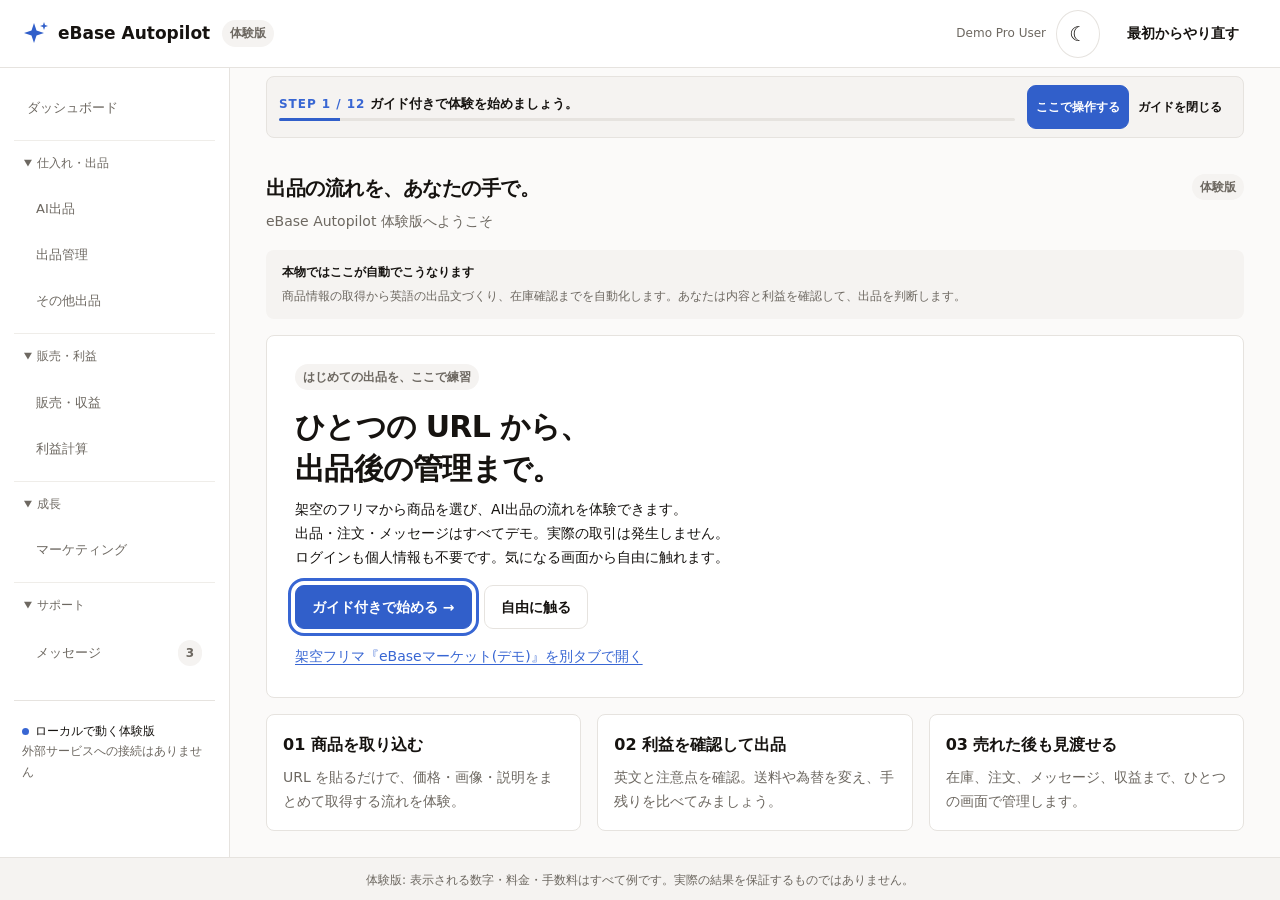
==== commit 17caf06e: "v4: usability fixes from a first-time-user evaluation Guide button/sticky bar/scroll, form above the" ====
--- a/index.html
+++ b/index.html
@@ -45,11 +45,11 @@
     <div class="sidebar-bottom"><span class="status-dot"></span>ローカルで動く体験版<br><small>外部サービスへの接続はありません</small></div>
   </aside>
   <div class="app-shell">
-    <section id="guide" aria-label="体験ガイド"></section>
+    <div id="guide-shell"><section id="guide" aria-label="体験ガイド" aria-live="polite"></section>
+      <div id="toast" role="status" aria-live="polite" aria-atomic="true" tabindex="0" aria-label="通知（押すと閉じる）"></div></div>
     <main id="main" tabindex="-1"></main>
   </div>
   <footer class="disclaimer">体験版: 表示される数字・料金・手数料はすべて例です。実際の結果を保証するものではありません。</footer>
-  <div id="toast" role="status" aria-live="polite" aria-atomic="true"></div>
   <div id="modal-root"></div>
 </body>
 </html>
--- a/assets/css/app.css
+++ b/assets/css/app.css
@@ -2,10 +2,10 @@
 :root[data-theme="dark"]{color-scheme:dark;--background:#0d0c0a;--card:#141210;--foreground:#f0eeeb;--muted:#1d1b19;--muted-foreground:#a8a49e;--row-hover:#262420;--border:#35322e;--border-subtle:#2b2825;--primary:#5788f4;--primary-hover:#6e9bfb;--link:#94b7fe;--profit:#3dd68d;--loss:#ff9592;--warning-text:#deb049;--sold-text:#a7b1fc;--scheduled-text:#94b7fe;--neutral-text:#bbb7b0;--primary-foreground:#0d0c0a;}
 @media (prefers-color-scheme: dark){:root:not([data-theme="light"]){color-scheme:dark;--background:#0d0c0a;--card:#141210;--foreground:#f0eeeb;--muted:#1d1b19;--muted-foreground:#a8a49e;--row-hover:#262420;--border:#35322e;--border-subtle:#2b2825;--primary:#5788f4;--primary-hover:#6e9bfb;--link:#94b7fe;--profit:#3dd68d;--loss:#ff9592;--warning-text:#deb049;--sold-text:#a7b1fc;--scheduled-text:#94b7fe;--neutral-text:#bbb7b0;--primary-foreground:#0d0c0a;}}
 :root{--navy:var(--foreground);--blue:var(--link);--blue-light:var(--muted);--bg:var(--background);--paper:var(--card);--ink:var(--foreground);--line:var(--border);--green:var(--profit);--green-bg:var(--muted);--yellow:var(--warning-text);--yellow-bg:var(--muted);--red:var(--loss);--red-bg:var(--muted);--radius:8px;--shadow:none}
-*{box-sizing:border-box}body{margin:0;overflow-anchor:none;background:var(--bg);color:var(--ink);font-family:"Hiragino Sans","Noto Sans JP","Yu Gothic UI",system-ui,sans-serif;font-variant-numeric:tabular-nums;font-size:14px;line-height:1.7}a{color:var(--blue);text-underline-offset:3px}button,input,select,textarea{font:inherit}button,.button{display:inline-flex;align-items:center;justify-content:center;gap:8px;min-height:44px;padding:10px 16px;border:1px solid var(--line);border-radius:9px;background:var(--paper);color:var(--navy);font-weight:650;cursor:pointer;text-decoration:none;line-height:1.5}button:hover,.button:hover{background:var(--blue-light);border-color:var(--blue)}button:disabled{opacity:.6;cursor:wait}.primary{background:var(--primary);color:var(--primary-foreground);border-color:var(--primary)}.primary:hover{background:var(--primary-hover);color:var(--primary-foreground)}.danger-button{color:var(--warning-text);border-color:var(--border)}.text-button{background:transparent;border-color:transparent}input,select,textarea{width:100%;max-width:100%;min-height:44px;border:1px solid var(--border);border-radius:8px;padding:10px 12px;background:var(--card);color:var(--ink)}textarea{resize:vertical;min-height:120px}input[type=checkbox]{width:20px;min-height:20px;accent-color:var(--navy)}input[type=range]{padding:0;accent-color:var(--navy)}label{display:block;font-weight:600}label input,label select,label textarea{margin-top:6px}input:focus-visible,select:focus-visible,textarea:focus-visible,button:focus-visible,a:focus-visible,[tabindex]:focus-visible{outline:3px solid var(--primary);outline-offset:3px}h1,h2,h3,p{margin-top:0}h1{font-size:20px;line-height:1.4;margin-bottom:8px;letter-spacing:-.025em}h2{font-size:16px;margin-bottom:12px}h3{font-size:16px;margin-bottom:8px}p{margin-bottom:16px}small,.muted{color:var(--muted-foreground)}small{font-size:12px}img{display:block;max-width:100%}.sidebar{position:fixed;inset:0 auto 0 0;width:250px;background:var(--paper);border-right:1px solid var(--line);padding:28px 18px 94px;overflow-y:auto;z-index:30}.brand{display:flex;align-items:center;gap:12px;color:var(--navy);text-decoration:none;margin:0 10px 28px;line-height:1.4}.brand strong{display:block;font-size:18px}.brand small{font-size:10px}.brand-mark{display:grid;place-items:center;width:38px;height:42px;background:var(--navy);border-radius:8px;color:white;font-size:30px;font-weight:800}.nav-group{font-size:11px;color:var(--muted-foreground);letter-spacing:.08em;margin:20px 12px 6px}.nav-link{display:flex;align-items:center;justify-content:space-between;min-height:44px;padding:10px 13px;border-radius:8px;text-decoration:none;color:var(--muted-foreground);margin:2px 0;font-size:13px}.nav-link.active{background:var(--blue-light);color:var(--navy);font-weight:750;border-left:3px solid var(--navy)}.nav-link:hover{background:var(--bg)}.sidebar-bottom{border-top:1px solid var(--line);padding:20px 8px 0;margin-top:24px;font-size:12px}.sidebar-bottom button{padding:8px 0}.status-dot{display:inline-block;background:var(--scheduled-text);width:7px;height:7px;border-radius:50%;margin-right:6px}.app-shell{margin-left:250px;padding-bottom:100px}.topbar{height:68px;background:var(--paper);border-bottom:1px solid var(--line);padding:0 36px;display:flex;align-items:center;justify-content:space-between;color:var(--muted-foreground);font-size:12px}#main{max-width:1250px;margin:0 auto;padding:28px 36px 40px;outline:none}#guide{max-width:1250px;margin:0 auto;padding:24px 36px 0}.guide-bar{display:flex;gap:16px;align-items:center;justify-content:space-between;border:1px solid var(--border);background:var(--blue-light);border-radius:8px;padding:14px 18px}.guide-bar strong{font-size:13px}.guide-bar p{margin:0}.guide-actions{display:flex;gap:4px;flex-shrink:0}.step-label{color:var(--blue);font-size:11px;font-weight:800;letter-spacing:.08em}.guide-progress{height:3px;background:var(--border);margin-top:9px;border-radius:5px;overflow:hidden}.guide-progress span{display:block;height:100%;background:var(--navy)}.guide-target{outline:3px solid var(--blue);outline-offset:4px;animation:pulse 1.8s infinite}@keyframes pulse{50%{outline-color:#7e9ac2;box-shadow:0 0 0 7px #2d55921a}}.page-heading{display:flex;justify-content:space-between;align-items:flex-start;gap:16px;margin-bottom:16px}.eyebrow{color:var(--blue);font-size:11px;letter-spacing:.12em;font-weight:750;margin-bottom:6px}.page-heading p{color:var(--muted-foreground);margin-bottom:0}.real-note{display:flex;gap:14px;padding:18px 22px;background:var(--blue-light);border-left:3px solid var(--blue);border-radius:0 12px 12px 0;margin-bottom:26px;color:var(--navy)}.real-note p{margin:0}.real-note strong{display:block;font-size:12px;margin-bottom:4px}.card{background:var(--paper);border:1px solid var(--line);border-radius:var(--radius);padding:24px;box-shadow:var(--shadow);min-width:0;margin-bottom:20px}.card>:last-child{margin-bottom:0}.grid{display:grid;gap:20px}.grid.two{grid-template-columns:repeat(2,minmax(0,1fr))}.grid.three{grid-template-columns:repeat(3,minmax(0,1fr))}.grid .card{margin-bottom:0}.section{margin-top:16px}.row{display:flex;align-items:center;gap:12px;flex-wrap:wrap}.between{justify-content:space-between}.stack{display:grid;gap:16px}.badge{display:inline-block;border-radius:6px;background:var(--blue-light);color:var(--navy);padding:3px 8px;font-size:11px;font-weight:650;white-space:normal}.badge.success,.success-box{background:var(--muted);color:var(--scheduled-text)}.badge.warning,.warning-box{background:var(--yellow-bg);color:var(--yellow)}.badge.danger,.danger-box{background:var(--muted);color:var(--warning-text)}.success-box,.warning-box,.danger-box{padding:16px;border-radius:8px;margin:16px 0}.danger-box h3{color:var(--warning-text)}.metric-label{color:var(--muted-foreground);font-size:12px}.metric{font-size:28px;font-weight:750;line-height:1.4;color:var(--navy);margin:12px 0 4px}.metric small{font-size:13px;font-weight:400}.priority{display:flex;align-items:center;justify-content:space-between;gap:12px;color:var(--ink);text-decoration:none;min-height:100px}.priority strong{display:block}.priority .count{font-size:27px;color:var(--navy);font-weight:700}.priority:hover{border-color:var(--blue)}.product-image{width:100%;height:180px;object-fit:contain;background:var(--muted);border-radius:8px;margin-bottom:18px}.product-thumb{width:76px;height:76px;object-fit:contain;border-radius:8px;background:var(--bg);flex-shrink:0}.product-title{font-size:15px;line-height:1.6;overflow-wrap:anywhere}.form-grid{display:grid;grid-template-columns:repeat(2,minmax(0,1fr));gap:16px}.inline-form{display:flex;align-items:flex-end;gap:12px}.inline-form label{flex:1;min-width:0}.field-note{display:block;font-size:12px;font-weight:400;color:var(--muted-foreground);margin-top:5px}.segmented{display:flex;gap:8px;flex-wrap:wrap;margin-bottom:20px}.segmented [aria-pressed=true]{background:var(--primary);color:var(--primary-foreground);border-color:var(--primary)}.table-wrap{width:100%;overflow:auto;border:1px solid var(--line);border-radius:8px;background:var(--card)}table{width:100%;border-collapse:collapse;text-align:left;font-size:13px}th{background:var(--muted);color:var(--muted-foreground);font-weight:600}td,th{padding:14px 16px;border-bottom:1px solid var(--line);vertical-align:top}tbody tr:last-child td,tbody tr:last-child th{border-bottom:0}table input{min-width:95px}table small{display:block}.formula{margin:14px 0}.formula div{display:flex;justify-content:space-between;gap:20px;padding:8px 0;border-bottom:1px solid var(--line)}.formula dt{color:var(--muted-foreground)}.formula dd{margin:0;text-align:right;font-variant-numeric:tabular-nums;flex-shrink:0}.formula .total{border-top:2px solid var(--line);border-bottom:0;font-weight:750;font-size:18px;padding-top:14px}.positive{color:var(--green)}.negative{color:var(--red)}.empty{text-align:center;padding:36px 20px}.empty p{color:var(--muted-foreground)}.hero{padding:40px;background:var(--paper);overflow:hidden}.hero h1{font-size:36px;max-width:620px}.hero-copy{max-width:620px}.hero-visual{display:grid;grid-template-columns:repeat(3,1fr);gap:14px;margin-top:34px}.hero-visual figure{margin:0;padding:20px;background:var(--bg);border-radius:14px;text-align:center}.hero-visual img{height:120px;width:100%}.hero-visual figcaption{margin-top:12px;font-size:12px;color:var(--muted-foreground)}.check-list{list-style:none;margin:0;padding:0}.check-list li{padding:10px 0;border-bottom:1px solid var(--line)}.check-row{display:flex;gap:12px;align-items:flex-start;font-weight:400;margin:14px 0}.check-row input{flex-shrink:0;margin-top:4px}.chart{width:100%;height:auto;max-height:220px}.message-bubble{background:var(--bg);padding:18px;border-radius:8px;white-space:pre-wrap;overflow-wrap:anywhere}.sent-bubble{background:var(--blue-light)}.disclaimer{position:fixed;bottom:0;left:0;right:0;z-index:40;padding:12px 24px;background:var(--muted);border-top:1px solid var(--line);color:var(--muted-foreground);text-align:center;font-size:11px}.mobile-header,.mobile-only{display:none}.skip-link{position:fixed;top:-100px;left:16px;z-index:100;background:var(--card);padding:12px}.skip-link:focus{top:12px}#toast{position:fixed;bottom:80px;left:calc(50% + 100px);transform:translateX(-50%);z-index:110;max-width:min(520px,calc(100% - 32px));border-radius:8px;background:var(--foreground);color:var(--background);padding:14px 20px;box-shadow:0 10px 30px #0002}#toast:empty{display:none}.modal-backdrop{position:fixed;inset:0;display:grid;place-items:center;padding:16px;background:#14253b80;z-index:90;overflow:auto}.modal{width:min(600px,100%);max-height:85vh;overflow:auto;background:var(--card);border-radius:8px;padding:24px;box-shadow:0 20px 70px #0003}.modal-head{display:flex;justify-content:space-between;gap:12px;align-items:center;margin-bottom:16px}.modal-head h2{margin:0}.modal-head button{flex-shrink:0}.modal .product-image{height:160px}.spinner{display:inline-block;width:20px;height:20px;border:3px solid var(--border);border-top-color:var(--navy);border-radius:50%;animation:spin .8s linear infinite;vertical-align:middle;margin-right:8px}@keyframes spin{to{transform:rotate(360deg)}}.loading-steps li{color:var(--muted-foreground)}.loading-steps li.done{color:var(--scheduled-text)}.loading-steps li.current{color:var(--navy);font-weight:700}body.modal-open{overflow:hidden}.pre-line{white-space:pre-line;overflow-wrap:anywhere}.schedule{display:flex;align-items:center;justify-content:space-between;gap:16px}.scroll-hint{font-size:12px;color:var(--muted-foreground)}.sr-only{position:absolute;width:1px;height:1px;padding:0;margin:-1px;overflow:hidden;clip:rect(0,0,0,0);white-space:nowrap;border:0}
+*{box-sizing:border-box}body{margin:0;overflow-anchor:none;background:var(--bg);color:var(--ink);font-family:"Hiragino Sans","Noto Sans JP","Yu Gothic UI",system-ui,sans-serif;font-variant-numeric:tabular-nums;font-size:14px;line-height:1.7}a{color:var(--blue);text-underline-offset:3px}button,input,select,textarea{font:inherit}button,.button{display:inline-flex;align-items:center;justify-content:center;gap:8px;min-height:44px;padding:10px 16px;border:1px solid var(--line);border-radius:9px;background:var(--paper);color:var(--navy);font-weight:650;cursor:pointer;text-decoration:none;line-height:1.5}button:hover,.button:hover{background:var(--blue-light);border-color:var(--blue)}button:disabled{opacity:.6;cursor:wait}.primary{background:var(--primary);color:var(--primary-foreground);border-color:var(--primary)}.primary:hover{background:var(--primary-hover);color:var(--primary-foreground)}.danger-button{color:var(--warning-text);border-color:var(--border)}.text-button{background:transparent;border-color:transparent}input,select,textarea{width:100%;max-width:100%;min-height:44px;border:1px solid var(--border);border-radius:8px;padding:10px 12px;background:var(--card);color:var(--ink)}textarea{resize:vertical;min-height:120px}input[type=checkbox]{width:20px;min-height:20px;accent-color:var(--navy)}input[type=range]{padding:0;accent-color:var(--navy)}label{display:block;font-weight:600}label input,label select,label textarea{margin-top:6px}input:focus-visible,select:focus-visible,textarea:focus-visible,button:focus-visible,a:focus-visible,[tabindex]:focus-visible{outline:3px solid var(--primary);outline-offset:3px}h1,h2,h3,p{margin-top:0}h1{font-size:20px;line-height:1.4;margin-bottom:8px;letter-spacing:-.025em}h2{font-size:16px;margin-bottom:12px}h3{font-size:16px;margin-bottom:8px}p{margin-bottom:16px}small,.muted{color:var(--muted-foreground)}small{font-size:12px}img{display:block;max-width:100%}.sidebar{position:fixed;inset:0 auto 0 0;width:250px;background:var(--paper);border-right:1px solid var(--line);padding:28px 18px 94px;overflow-y:auto;z-index:30}.brand{display:flex;align-items:center;gap:12px;color:var(--navy);text-decoration:none;margin:0 10px 28px;line-height:1.4}.brand strong{display:block;font-size:18px}.brand small{font-size:12px}.brand-mark{display:grid;place-items:center;width:38px;height:42px;background:var(--navy);border-radius:8px;color:white;font-size:30px;font-weight:800}.nav-group{font-size:12px;color:var(--muted-foreground);letter-spacing:.08em;margin:20px 12px 6px}.nav-link{display:flex;align-items:center;justify-content:space-between;min-height:44px;padding:10px 13px;border-radius:8px;text-decoration:none;color:var(--muted-foreground);margin:2px 0;font-size:13px}.nav-link.active{background:var(--blue-light);color:var(--navy);font-weight:750;border-left:3px solid var(--navy)}.nav-link:hover{background:var(--bg)}.sidebar-bottom{border-top:1px solid var(--line);padding:20px 8px 0;margin-top:24px;font-size:12px}.sidebar-bottom button{padding:8px 0}.status-dot{display:inline-block;background:var(--scheduled-text);width:7px;height:7px;border-radius:50%;margin-right:6px}.app-shell{margin-left:250px;padding-bottom:100px}.topbar{height:68px;background:var(--paper);border-bottom:1px solid var(--line);padding:0 36px;display:flex;align-items:center;justify-content:space-between;color:var(--muted-foreground);font-size:12px}#main{max-width:1250px;margin:0 auto;padding:28px 36px 40px;outline:none}#guide{max-width:1250px;margin:0 auto;padding:24px 36px 0}.guide-bar{display:flex;gap:16px;align-items:center;justify-content:space-between;border:1px solid var(--border);background:var(--blue-light);border-radius:8px;padding:14px 18px}.guide-bar strong{font-size:13px}.guide-bar p{margin:0}.guide-actions{display:flex;gap:4px;flex-shrink:0}.step-label{color:var(--blue);font-size:12px;font-weight:800;letter-spacing:.08em}.guide-progress{height:3px;background:var(--border);margin-top:9px;border-radius:5px;overflow:hidden}.guide-progress span{display:block;height:100%;background:var(--navy)}.guide-target{outline:3px solid var(--blue);outline-offset:4px;animation:pulse 1.8s infinite}@keyframes pulse{50%{outline-color:#7e9ac2;box-shadow:0 0 0 7px #2d55921a}}.page-heading{display:flex;justify-content:space-between;align-items:flex-start;gap:16px;margin-bottom:16px}.eyebrow{color:var(--blue);font-size:12px;letter-spacing:.12em;font-weight:750;margin-bottom:6px}.page-heading p{color:var(--muted-foreground);margin-bottom:0}.real-note{display:flex;gap:14px;padding:18px 22px;background:var(--blue-light);border-left:3px solid var(--blue);border-radius:0 12px 12px 0;margin-bottom:26px;color:var(--navy)}.real-note p{margin:0}.real-note strong{display:block;font-size:12px;margin-bottom:4px}.card{background:var(--paper);border:1px solid var(--line);border-radius:var(--radius);padding:24px;box-shadow:var(--shadow);min-width:0;margin-bottom:20px}.card>:last-child{margin-bottom:0}.grid{display:grid;gap:20px}.grid.two{grid-template-columns:repeat(2,minmax(0,1fr))}.grid.three{grid-template-columns:repeat(3,minmax(0,1fr))}.grid .card{margin-bottom:0}.section{margin-top:16px}.row{display:flex;align-items:center;gap:12px;flex-wrap:wrap}.between{justify-content:space-between}.stack{display:grid;gap:16px}.badge{display:inline-block;border-radius:6px;background:var(--blue-light);color:var(--navy);padding:3px 8px;font-size:12px;font-weight:650;white-space:normal}.badge.success,.success-box{background:var(--muted);color:var(--scheduled-text)}.badge.warning,.warning-box{background:var(--yellow-bg);color:var(--yellow)}.badge.danger,.danger-box{background:var(--muted);color:var(--warning-text)}.success-box,.warning-box,.danger-box{padding:16px;border-radius:8px;margin:16px 0}.danger-box h3{color:var(--warning-text)}.metric-label{color:var(--muted-foreground);font-size:12px}.metric{font-size:28px;font-weight:750;line-height:1.4;color:var(--navy);margin:12px 0 4px}.metric small{font-size:13px;font-weight:400}.priority{display:flex;align-items:center;justify-content:space-between;gap:12px;color:var(--ink);text-decoration:none;min-height:100px}.priority strong{display:block}.priority .count{font-size:27px;color:var(--navy);font-weight:700}.priority:hover{border-color:var(--blue)}.product-image{width:100%;height:180px;object-fit:contain;background:var(--muted);border-radius:8px;margin-bottom:18px}.product-thumb{width:76px;height:76px;object-fit:contain;border-radius:8px;background:var(--bg);flex-shrink:0}.product-title{font-size:15px;line-height:1.6;overflow-wrap:anywhere}.form-grid{display:grid;grid-template-columns:repeat(2,minmax(0,1fr));gap:16px}.inline-form{display:flex;align-items:flex-end;gap:12px}.inline-form label{flex:1;min-width:0}.field-note{display:block;font-size:12px;font-weight:400;color:var(--muted-foreground);margin-top:5px}.segmented{display:flex;gap:8px;flex-wrap:wrap;margin-bottom:20px}.segmented [aria-pressed=true]{background:var(--primary);color:var(--primary-foreground);border-color:var(--primary)}.table-wrap{width:100%;overflow:auto;border:1px solid var(--line);border-radius:8px;background:var(--card)}table{width:100%;border-collapse:collapse;text-align:left;font-size:13px}th{background:var(--muted);color:var(--muted-foreground);font-weight:600}td,th{padding:14px 16px;border-bottom:1px solid var(--line);vertical-align:top}tbody tr:last-child td,tbody tr:last-child th{border-bottom:0}table input{min-width:95px}table small{display:block}.formula{margin:14px 0}.formula div{display:flex;justify-content:space-between;gap:20px;padding:8px 0;border-bottom:1px solid var(--line)}.formula dt{color:var(--muted-foreground)}.formula dd{margin:0;text-align:right;font-variant-numeric:tabular-nums;flex-shrink:0}.formula .total{border-top:2px solid var(--line);border-bottom:0;font-weight:750;font-size:18px;padding-top:14px}.positive{color:var(--green)}.negative{color:var(--red)}.empty{text-align:center;padding:36px 20px}.empty p{color:var(--muted-foreground)}.hero{padding:40px;background:var(--paper);overflow:hidden}.hero h1{font-size:36px;max-width:620px}.hero-copy{max-width:620px}.hero-visual{display:grid;grid-template-columns:repeat(3,1fr);gap:14px;margin-top:34px}.hero-visual figure{margin:0;padding:20px;background:var(--bg);border-radius:14px;text-align:center}.hero-visual img{height:120px;width:100%}.hero-visual figcaption{margin-top:12px;font-size:12px;color:var(--muted-foreground)}.check-list{list-style:none;margin:0;padding:0}.check-list li{padding:10px 0;border-bottom:1px solid var(--line)}.check-row{display:flex;gap:12px;align-items:flex-start;font-weight:400;margin:14px 0}.check-row input{flex-shrink:0;margin-top:4px}.chart{width:100%;height:auto;max-height:220px}.message-bubble{background:var(--bg);padding:18px;border-radius:8px;white-space:pre-wrap;overflow-wrap:anywhere}.sent-bubble{background:var(--blue-light)}.disclaimer{position:fixed;bottom:0;left:0;right:0;z-index:40;padding:12px 24px;background:var(--muted);border-top:1px solid var(--line);color:var(--muted-foreground);text-align:center;font-size:12px}.mobile-header,.mobile-only{display:none}.skip-link{position:fixed;top:-100px;left:16px;z-index:100;background:var(--card);padding:12px}.skip-link:focus{top:12px}#toast{position:fixed;bottom:80px;left:calc(50% + 100px);transform:translateX(-50%);z-index:110;max-width:min(520px,calc(100% - 32px));border-radius:8px;background:var(--foreground);color:var(--background);padding:14px 20px;box-shadow:0 10px 30px #0002}#toast:empty{display:none}.modal-backdrop{position:fixed;inset:0;display:grid;place-items:center;padding:16px;background:#14253b80;z-index:90;overflow:auto}.modal{width:min(600px,100%);max-height:85vh;overflow:auto;background:var(--card);border-radius:8px;padding:24px;box-shadow:0 20px 70px #0003}.modal-head{display:flex;justify-content:space-between;gap:12px;align-items:center;margin-bottom:16px}.modal-head h2{margin:0}.modal-head button{flex-shrink:0}.modal .product-image{height:160px}.spinner{display:inline-block;width:20px;height:20px;border:3px solid var(--border);border-top-color:var(--navy);border-radius:50%;animation:spin .8s linear infinite;vertical-align:middle;margin-right:8px}@keyframes spin{to{transform:rotate(360deg)}}.loading-steps li{color:var(--muted-foreground)}.loading-steps li.done{color:var(--scheduled-text)}.loading-steps li.current{color:var(--navy);font-weight:700}body.modal-open{overflow:hidden}.pre-line{white-space:pre-line;overflow-wrap:anywhere}.schedule{display:flex;align-items:center;justify-content:space-between;gap:16px}.scroll-hint{font-size:12px;color:var(--muted-foreground)}.sr-only{position:absolute;width:1px;height:1px;padding:0;margin:-1px;overflow:hidden;clip:rect(0,0,0,0);white-space:nowrap;border:0}
 @media(min-width:1500px){#main{padding-top:36px}.card{padding:28px}}
 @media(max-width:1100px){.grid.three{grid-template-columns:repeat(2,minmax(0,1fr))}.guide-bar{align-items:flex-start;flex-direction:column}.guide-actions{align-self:flex-end}.hero h1{font-size:30px}#main{padding:24px}#guide{padding:20px 24px 0}.topbar{padding:0 24px}}
-@media(max-width:760px){.mobile-header{display:flex;height:64px;padding:8px 16px;align-items:center;gap:12px;background:var(--card);border-bottom:1px solid var(--line);position:sticky;top:0;z-index:45}.mobile-header button{padding:8px 12px}.mobile-header .badge{margin-left:auto}.mobile-only{display:inline-flex}.sidebar{transform:translateX(-100%);width:280px;max-width:85vw;z-index:60;padding-top:20px;transition:transform .2s}.sidebar.open{transform:translateX(0)}#drawer-backdrop:not([hidden]){position:fixed;inset:0;background:#14253b80;z-index:55}.brand{margin-bottom:14px}#menu-close{margin-bottom:12px}.app-shell{margin-left:0;padding-bottom:116px}.topbar{display:none}#main{padding:24px 16px}#guide{padding:16px 16px 0}.guide-bar{gap:12px;padding:14px}.guide-actions{align-self:stretch;justify-content:flex-end}.guide-actions button{padding:8px 12px}.grid.two,.grid.three{grid-template-columns:1fr}.card{padding:20px}.page-heading{flex-direction:column;gap:8px}h1{font-size:20px}.real-note{padding:16px}.form-grid{grid-template-columns:1fr}.inline-form{align-items:stretch;flex-direction:column}.hero{padding:24px 20px}.hero h1{font-size:28px}.hero-visual{gap:6px}.hero-visual figure{padding:10px 4px}.hero-visual img{height:74px}.hero-visual figcaption{font-size:10px}.disclaimer{padding:10px 16px;font-size:10px}.formula div{gap:10px}.formula dt{font-size:12px}.formula dd{font-size:13px}.formula .total dd{font-size:18px}#toast{left:50%;bottom:94px;width:max-content}.schedule{align-items:flex-start;flex-direction:column}.modal{padding:20px}.product-image{height:170px}.table-wrap{max-width:100%}main,section,article,.row>*{min-width:0}}
+@media(max-width:760px){.mobile-header{display:flex;height:64px;padding:8px 16px;align-items:center;gap:12px;background:var(--card);border-bottom:1px solid var(--line);position:sticky;top:0;z-index:45}.mobile-header button{padding:8px 12px}.mobile-header .badge{margin-left:auto}.mobile-only{display:inline-flex}.sidebar{transform:translateX(-100%);width:280px;max-width:85vw;z-index:60;padding-top:20px;transition:transform .2s}.sidebar.open{transform:translateX(0)}#drawer-backdrop:not([hidden]){position:fixed;inset:0;background:#14253b80;z-index:55}.brand{margin-bottom:14px}#menu-close{margin-bottom:12px}.app-shell{margin-left:0;padding-bottom:116px}.topbar{display:none}#main{padding:24px 16px}#guide{padding:16px 16px 0}.guide-bar{gap:12px;padding:14px}.guide-actions{align-self:stretch;justify-content:flex-end}.guide-actions button{padding:8px 12px}.grid.two,.grid.three{grid-template-columns:1fr}.card{padding:20px}.page-heading{flex-direction:column;gap:8px}h1{font-size:20px}.real-note{padding:16px}.form-grid{grid-template-columns:1fr}.inline-form{align-items:stretch;flex-direction:column}.hero{padding:24px 20px}.hero h1{font-size:28px}.hero-visual{gap:6px}.hero-visual figure{padding:10px 4px}.hero-visual img{height:74px}.hero-visual figcaption{font-size:12px}.disclaimer{padding:10px 16px;font-size:12px}.formula div{gap:10px}.formula dt{font-size:12px}.formula dd{font-size:13px}.formula .total dd{font-size:18px}#toast{left:50%;bottom:94px;width:max-content}.schedule{align-items:flex-start;flex-direction:column}.modal{padding:20px}.product-image{height:170px}.table-wrap{max-width:100%}main,section,article,.row>*{min-width:0}}
 @media(max-width:760px){
   /* Keep wide tables and their absolutely positioned input labels inside the scroller. */
   .table-wrap{position:relative;min-width:0;overflow-x:auto}
@@ -46,7 +46,7 @@
 .card{padding:16px;margin-bottom:16px}.grid{gap:16px}.real-note{border:0;border-radius:8px;padding:12px 16px;background:var(--muted);color:var(--muted-foreground);font-size:12px;margin-bottom:16px}.real-note strong{color:var(--foreground)}.badge{border-radius:999px;color:var(--neutral-text);background:var(--muted)}.badge.sold{color:var(--sold-text)}.badge.scheduled{color:var(--scheduled-text)}.attention::before{content:'';display:inline-block;width:7px;height:7px;border-radius:50%;background:#b34b4b;margin-right:8px}
 .page-heading h1{font-size:20px}.page-heading .eyebrow{display:none}.guide-bar{border-radius:8px}.guide-progress span{background:var(--primary)}.guide-progress{background:var(--border)}.priority-grid{display:grid;grid-template-columns:repeat(auto-fit,minmax(220px,1fr));gap:12px}.priority{display:block;min-height:130px;padding:16px;margin-bottom:0}.priority small{display:block}.priority a{display:block;margin-top:6px}.priority .count{font-size:24px;color:var(--foreground)}.dashboard-main{display:grid;grid-template-columns:minmax(0,2fr) minmax(220px,1fr);gap:16px}.sales-chart{color:var(--profit)}.sales-chart .grid-line{stroke:var(--border-subtle)}.sales-chart text{fill:var(--muted-foreground);font-size:12px}.stat-row{display:flex;gap:12px;align-items:center;padding:10px 0;border-bottom:1px solid var(--border-subtle)}.stat-row .grow{flex:1}.stat-row h3{font-size:13px}.status-bar{height:6px;border-radius:4px;background:var(--muted);margin:8px 0 14px}.status-bar span{display:block;height:100%;background:var(--primary);border-radius:4px}.date-chips{margin:18px 0}.product-row{display:grid;grid-template-columns:44px 90px minmax(0,1fr);gap:14px;align-items:start}.product-select{min-height:44px;display:flex;align-items:center;justify-content:center}.product-row .product-thumb{width:90px;height:90px}.product-actions{margin-top:12px;gap:6px}.product-actions button,.product-actions .button{padding:8px 12px}.url-choice{padding:14px 0;border-bottom:1px solid var(--border-subtle)}.url-choice input{font-size:12px}.job-list{padding-left:22px}.job-list li{padding:8px 0}.gallery-main{height:260px;width:100%;object-fit:contain;background:var(--muted);border-radius:8px}.gallery-thumbs{display:flex;gap:8px;flex-wrap:wrap}.gallery-thumbs button{padding:4px;flex:1;min-width:60px}.gallery-thumbs img{height:58px;width:100%;object-fit:contain}.gallery-thumbs [aria-pressed=true]{outline:2px solid var(--primary)}.table-wrap{border-radius:8px}tbody tr:hover{background:var(--row-hover)}.hero{padding:28px}.hero h1{font-size:30px}
 @media(max-width:1000px){.demo-user{display:none}.app-header{padding:0 16px}.header-brand{font-size:15px}}
-@media(max-width:760px){.dashboard-main{grid-template-columns:minmax(0,1fr)}.app-header{height:auto;min-height:68px;flex-wrap:wrap;gap:4px;padding:8px 16px}.app-header>.row:first-child{gap:8px}.header-tools{margin-left:auto}.header-tools #reset-button{font-size:11px;padding:8px}.header-brand{font-size:14px}.header-brand svg{width:20px}.sidebar{top:0;padding-top:20px;z-index:65}.app-shell{margin-left:0;padding-top:116px}.card{padding:16px}.priority-grid{grid-template-columns:minmax(0,1fr)}.product-row{grid-template-columns:32px 64px minmax(0,1fr);gap:8px}.product-row .product-thumb{width:64px;height:64px}.product-actions{grid-column:1/-1}.gallery-main{height:200px}.guide-actions{flex-wrap:wrap}.guide-bar{overflow-wrap:anywhere}.header-tools{gap:4px}}
+@media(max-width:760px){.dashboard-main{grid-template-columns:minmax(0,1fr)}.app-header{height:auto;min-height:68px;flex-wrap:wrap;gap:4px;padding:8px 16px}.app-header>.row:first-child{gap:8px}.header-tools{margin-left:auto}.header-tools #reset-button{font-size:12px;padding:8px}.header-brand{font-size:14px}.header-brand svg{width:20px}.sidebar{top:0;padding-top:20px;z-index:65}.app-shell{margin-left:0;padding-top:116px}.card{padding:16px}.priority-grid{grid-template-columns:minmax(0,1fr)}.product-row{grid-template-columns:32px 64px minmax(0,1fr);gap:8px}.product-row .product-thumb{width:64px;height:64px}.product-actions{grid-column:1/-1}.gallery-main{height:200px}.guide-actions{flex-wrap:wrap}.guide-bar{overflow-wrap:anywhere}.header-tools{gap:4px}}
 
 .scheduled{color:var(--scheduled-text)}.positive{color:var(--profit)}.negative{color:var(--loss)}hr{border:0;border-top:1px solid var(--border-subtle)}.product-row .product-actions{grid-column:1/-1}
 
@@ -72,3 +72,57 @@
   .formula div{flex-direction:column;gap:4px}
   .formula dt,.formula dd{width:100%;min-width:0;text-align:left;white-space:normal;overflow-wrap:anywhere}
 }
+
+/* Shared parent-page navigation and embedded shipping costs. */
+.page-tabs{display:flex;flex-wrap:wrap;gap:8px;border-bottom:1px solid var(--border);margin-bottom:20px}
+.page-tabs a{display:inline-flex;align-items:center;min-height:44px;padding:10px 16px;text-decoration:none;color:var(--muted-foreground);border-bottom:3px solid transparent}
+.page-tabs a[aria-current="page"]{color:var(--link);border-bottom-color:var(--primary);font-weight:700}
+#shipping-section>summary{cursor:pointer;min-height:44px;padding:12px 0;font-weight:700}
+#shipping-section[open]>summary{margin-bottom:16px}
+.profit-gauge{width:100%;height:20px}
+.filter-notice{padding:12px 0}.filter-notice a{display:inline-flex;align-items:center;min-height:44px;margin-left:12px}
+
+/* Keep the guide, header and footer clear of the current control. */
+:root{--header-height:68px;--footer-height:66px;--guide-height:100px}
+.app-shell{padding-top:var(--header-height);padding-bottom:0}
+#guide-shell{position:sticky;top:var(--header-height);z-index:42;background:var(--background)}
+#guide{padding:8px 36px}
+.guide-bar{flex-direction:row;flex-wrap:wrap;gap:4px 12px;padding:8px 12px}
+.guide-copy{flex:1;min-width:180px}.guide-copy p{line-height:1.5}
+.guide-actions{align-self:center;gap:0}.guide-actions button,.guide-actions a{font-size:12px;padding:8px}
+.guide-progress{margin-top:4px}.guide-market{width:100%;font-size:12px}
+#main{padding-bottom:calc(var(--footer-height) + 16px + env(safe-area-inset-bottom, 0px))}
+#main :is(a,button,input,select,textarea,summary,[tabindex]),.guide-target,[id^="order-"]{scroll-margin-top:calc(var(--header-height) + var(--guide-height) + 16px);scroll-margin-bottom:calc(var(--footer-height) + 16px + env(safe-area-inset-bottom, 0px))}
+.sidebar{top:var(--header-height);padding-bottom:calc(var(--footer-height) + 16px + env(safe-area-inset-bottom, 0px))}
+.disclaimer{padding-bottom:calc(10px + env(safe-area-inset-bottom, 0px))}
+#toast{position:static;transform:none;width:auto;max-width:1178px;margin:0 36px;padding:8px 12px;box-shadow:none;cursor:pointer;font-size:12px}
+summary{cursor:pointer;min-height:44px;padding:10px 0}summary:focus-visible{outline:3px solid var(--primary);outline-offset:3px}
+#price-card>summary{font-weight:700}#price-card[open]>summary{margin-bottom:10px}
+.calculation-details{margin-top:12px}.calculation-details p{font-size:12px;color:var(--muted-foreground)}
+#priorities>.button,.listing-actions,.specifics-heading{margin-top:12px}.listing-actions{gap:12px}.specifics-heading{margin-bottom:10px}.price-actions{margin:12px 0 20px}
+.import-field{flex:1;min-width:0}.input-error{color:var(--loss);font-size:12px;margin:6px 0 0}.input-error:empty{display:none}
+.new-order{outline:3px solid var(--primary);outline-offset:3px;animation:order-arrived .4s ease-out}
+@keyframes order-arrived{from{background:var(--muted)}to{background:var(--card)}}
+@media(max-width:760px){
+  :root{--header-height:116px;--guide-height:150px}
+  #guide{padding:6px 16px}.guide-bar{padding:6px 8px}.guide-copy{flex-basis:100%}.guide-actions{margin-left:auto}
+  .guide-copy strong{font-size:12px}.guide-market a{padding:0}
+  #toast{margin:0 16px}
+  .sidebar{top:0;visibility:hidden}.sidebar.open{visibility:visible}
+  a,button,summary{min-width:44px;min-height:44px}
+  a{display:inline-flex;align-items:center;padding:6px 4px}
+  a.nav-link{display:flex}.header-brand{padding:0}
+  .check-row,.product-select{min-width:44px;min-height:44px;align-items:center}
+  .product-row{grid-template-columns:44px 64px minmax(0,1fr)}
+  .import-intro{display:flex;flex-direction:column}.import-intro>.import-card{order:-1}
+}
+@media(max-width:480px){
+  .import-field{flex-basis:100%}
+  .table-wrap.mobile-cards{overflow:visible;border:0;background:transparent}
+  .mobile-cards>table,.mobile-cards tbody,.mobile-cards tr,.mobile-cards td,.mobile-cards th{display:block;width:100%;min-width:0;max-width:100%}
+  .mobile-cards thead{display:none}
+  .mobile-cards tr{padding:12px;border:1px solid var(--border);border-radius:8px;background:var(--card);margin-bottom:12px}
+  .mobile-cards td,.mobile-cards th{padding:8px 0;border:0;overflow-wrap:anywhere}
+  .mobile-cards td[data-label]::before{content:attr(data-label) "：";display:block;font-weight:600;color:var(--foreground);margin-bottom:4px}
+  .mobile-cards input{width:100%;min-width:0;min-height:44px;font-size:16px}
+}
